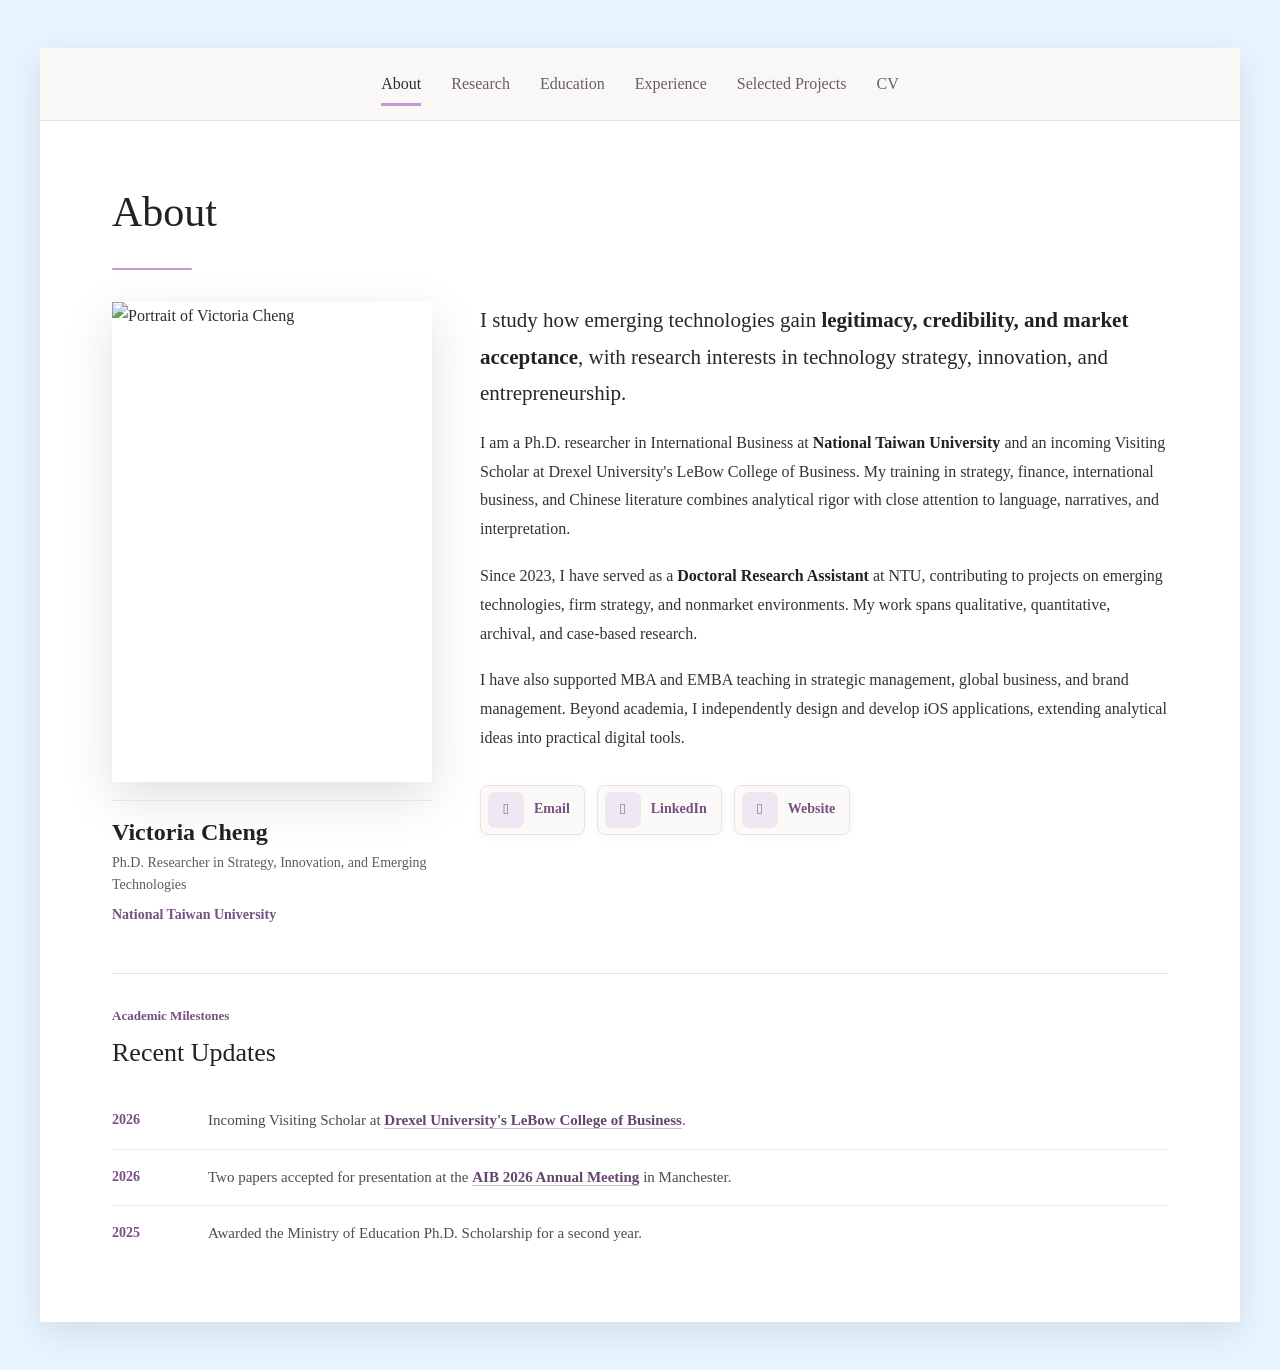
==== index.html @ 4dcd5304 "Refine contact links with responsive icons" ====
<!DOCTYPE html>
<html lang="en">
<head>
  <meta charset="UTF-8" />
  <!-- Google tag (gtag.js) -->
  <script async src="https://www.googletagmanager.com/gtag/js?id=G-W4T1NHPQ9T"></script>
  <script>
    window.dataLayer = window.dataLayer || [];
    function gtag() {
      dataLayer.push(arguments);
    }
    gtag("js", new Date());

    gtag("config", "G-W4T1NHPQ9T");
  </script>
  <title>Victoria Cheng | Strategy, Innovation &amp; Emerging Technologies</title>
  <meta name="viewport" content="width=device-width, initial-scale=1" />
  <meta name="theme-color" content="#ffffff" />
  <meta name="description" content="Victoria Cheng is a Ph.D. researcher at National Taiwan University studying technological legitimacy, innovation, and emerging technologies." />
  <link rel="canonical" href="https://victoriachengyw.com/" />
  <link rel="icon" type="image/png" sizes="64x64" href="favicon/favicon64.png" />
  <link rel="apple-touch-icon" sizes="152x152" href="favicon/favicon152.png" />
  <link rel="preload" as="image" href="images/victoria-profile-1200.jpg" fetchpriority="high" />
  <meta property="og:type" content="profile" />
  <meta property="og:site_name" content="Victoria Cheng" />
  <meta property="og:title" content="Victoria Cheng | Research and Academic Profile" />
  <meta property="og:description" content="Research in technological legitimacy, innovation, and emerging technologies." />
  <meta property="og:url" content="https://victoriachengyw.com/" />
  <meta property="og:image" content="https://victoriachengyw.com/images/victoria-profile-1200.jpg" />
  <meta property="og:image:width" content="800" />
  <meta property="og:image:height" content="1200" />
  <meta property="og:image:alt" content="Portrait of Victoria Cheng" />
  <meta name="twitter:card" content="summary_large_image" />
  <meta name="twitter:title" content="Victoria Cheng | Research and Academic Profile" />
  <meta name="twitter:description" content="Research in technological legitimacy, innovation, and emerging technologies." />
  <meta name="twitter:image" content="https://victoriachengyw.com/images/victoria-profile-1200.jpg" />
  <script type="application/ld+json">
    {
      "@context": "https://schema.org",
      "@type": "Person",
      "name": "Victoria Cheng",
      "alternateName": "Yung-Wen Cheng",
      "url": "https://victoriachengyw.com/",
      "image": "https://victoriachengyw.com/images/victoria-profile-1200.jpg",
      "jobTitle": "Doctoral Research Assistant",
      "affiliation": {
        "@type": "CollegeOrUniversity",
        "name": "National Taiwan University"
      },
      "sameAs": [
        "https://www.linkedin.com/in/victoria-chengyw/"
      ],
      "knowsAbout": [
        "Technological legitimacy",
        "Technology management",
        "Innovation and entrepreneurship",
        "Emerging technologies"
      ]
    }
  </script>
  <style>
@font-face {
  font-family: "Font Awesome 5 Free";
  font-style: normal;
  font-weight: 900;
  font-display: swap;
  src: url("webfonts/fa-solid-900.woff2") format("woff2");
}

@font-face {
  font-family: "Font Awesome 5 Brands";
  font-style: normal;
  font-weight: 400;
  font-display: swap;
  src: url("webfonts/fa-brands-400.woff2") format("woff2");
}

.fas,
.fab {
  display: inline-block;
  font-style: normal;
  font-variant: normal;
  line-height: 1;
  text-rendering: auto;
}

.fas {
  font-family: "Font Awesome 5 Free";
  font-weight: 900;
}

.fab {
  font-family: "Font Awesome 5 Brands";
  font-weight: 400;
}

.fa-envelope::before {
  content: "\f0e0";
}

.fa-linkedin-in::before {
  content: "\f0e1";
}

.fa-globe::before {
  content: "\f0ac";
}

/* ============================
   Global Styles
============================ */
:root {
  --color-page: #e8f4ff;
  --color-surface: #ffffff;
  --color-surface-muted: #faf8f7;
  --color-border: #e8e1dc;
  --color-text: #2d2d2d;
  --color-text-muted: #66615f;
  --color-accent: #765080;
  --color-accent-soft: #c596d1;
  --focus-ring: 0 0 0 3px rgba(118, 80, 128, 0.28);
}

* {
  margin: 0;
  padding: 0;
  box-sizing: border-box;
}

html {
  scroll-behavior: smooth;
}

body {
  background: var(--color-page);
  color: var(--color-text);
  font-family: "Georgia", "Times New Roman", serif;
  font-size: 16px;
  line-height: 1.7;
  min-height: 100vh;
}

button,
a {
  -webkit-tap-highlight-color: transparent;
}

.skip-link {
  position: fixed;
  top: 12px;
  left: 12px;
  z-index: 100;
  padding: 10px 14px;
  background: var(--color-surface);
  color: var(--color-text);
  border: 1px solid var(--color-border);
  border-radius: 6px;
  box-shadow: 0 6px 18px rgba(0, 0, 0, 0.12);
  transform: translateY(-160%);
}

.skip-link:focus {
  transform: translateY(0);
}

.visually-hidden {
  position: absolute;
  width: 1px;
  height: 1px;
  padding: 0;
  margin: -1px;
  overflow: hidden;
  clip: rect(0, 0, 0, 0);
  white-space: nowrap;
  border: 0;
}

/* ============================
   Page Layout
============================ */
.page-bg {
  min-height: 100vh;
  display: flex;
  justify-content: center;
  align-items: flex-start;
  padding: 48px 16px;
}

.page-card {
  max-width: 1200px;
  width: 100%;
  background: var(--color-surface);
  border-radius: 0;
  box-shadow: 0 10px 35px rgba(0, 0, 0, 0.1);
  overflow: hidden;
}

/* ============================
   Profile Identity & Navigation
============================ */
.site-identity {
  width: 100%;
  max-width: 320px;
  margin-top: 18px;
  padding-top: 16px;
  border-top: 1px solid var(--color-border);
}

.identity-primary {
  display: block;
}

.identity-name {
  margin: 0;
  color: #222;
  font-size: 24px;
  font-weight: 600;
  line-height: 1.25;
}

.identity-role {
  margin: 5px 0 0;
  color: #5f5b59;
  font-size: 14px;
  line-height: 1.55;
}

.identity-affiliation {
  margin: 8px 0 0;
  color: var(--color-accent);
  font-size: 14px;
  font-weight: 600;
  line-height: 1.5;
}

.tab-bar {
  display: flex;
  justify-content: center;
  gap: 30px;
  padding: 14px 72px;
  background: var(--color-surface-muted);
  border-bottom: 1px solid var(--color-border);
  flex-wrap: wrap;
}

.tab-link {
  border: none;
  background: transparent;
  min-height: 44px;
  padding: 9px 0 7px;
  font-size: 16px;
  letter-spacing: 0;
  cursor: pointer;
  color: var(--color-text-muted);
  transition: color 0.2s ease, border-color 0.2s ease;
  font-family: "Georgia", "Times New Roman", serif;
  font-weight: normal;
  border-bottom: 3px solid transparent;
  white-space: nowrap;
}

.tab-link:hover {
  color: var(--color-text);
}

.tab-link.active {
  color: var(--color-text);
  border-bottom-color: var(--color-accent-soft);
}

.tab-link:focus-visible,
a:focus-visible {
  outline: none;
  box-shadow: var(--focus-ring);
}

.mobile-tab-nav {
  display: none;
}

.mobile-tab-label {
  margin: 0;
  color: var(--color-accent);
  font-size: 12px;
  font-weight: 700;
  line-height: 1.4;
}

.mobile-tab-select {
  width: 100%;
  min-height: 46px;
  padding: 9px 12px;
  border: 1px solid #ded4e1;
  border-radius: 6px;
  background: #fff;
  color: #302d30;
  font: 15px/1.4 "Georgia", "Times New Roman", serif;
  letter-spacing: 0;
}

.mobile-tab-select:focus-visible {
  outline: none;
  box-shadow: var(--focus-ring);
}

/* ============================
   Tab Content
============================ */
.tab-content {
  display: none;
  padding: 56px 72px 60px;
}

.tab-content.active {
  display: block;
}

.tab-content[hidden] {
  display: none;
}

.tab-content:focus {
  outline: none;
}

/* ============================
   Headings & Typography
============================ */
h1 {
  font-size: 42px;
  font-weight: normal;
  margin: 0 0 20px;
  letter-spacing: 0;
  color: #222;
}

h2 {
  font-size: 24px;
  font-weight: normal;
  margin: 0 0 8px;
  color: #222;
}

h3 {
  font-size: 18px;
  font-weight: normal;
  margin: 0 0 6px;
  color: #666;
}

p {
  margin: 0 0 18px;
  color: #333;
  line-height: 1.8;
}

strong {
  font-weight: 600;
  color: #222;
}

em {
  font-style: italic;
}

a {
  color: var(--color-accent);
  text-decoration: none;
  transition: color 0.2s ease, opacity 0.2s ease;
}

a:hover {
  opacity: 0.75;
}

.underline {
  width: 80px;
  height: 2px;
  background: var(--color-accent-soft);
  margin-bottom: 32px;
  border-radius: 999px;
}

/* ============================
   Content Grid (About Me - Left Text / Right Photo)
============================ */
.content-grid {
  display: grid;
  grid-template-columns: minmax(240px, 320px) minmax(0, 1fr);
  gap: 48px;
  align-items: flex-start;
}

.text-block {
  font-size: 16px;
  line-height: 1.9;
}

.text-block p {
  margin-bottom: 18px;
}

.about-lead {
  max-width: 720px;
  color: #292729;
  font-size: 21px;
  line-height: 1.72;
}

/* 圖片區塊 */
.photo-block {
  display: flex;
  flex-direction: column;
  justify-content: center;
  align-items: center;
  margin-bottom: 0;
}

.photo-circle {
  width: 100%;
  max-width: 320px;
  border-radius: 0;
  overflow: hidden;
  border: none;
  box-shadow: 0 16px 48px rgba(0, 0, 0, 0.12);
  flex-shrink: 0;
}

.photo-circle img {
  width: 100%;
  height: 100%;
  object-fit: cover;
  object-position: center;
  display: block;
}

/* ============================
   Icon Row (Social Links)
============================ */
.icon-row {
  display: flex;
  gap: 12px;
  margin-top: 32px;
  flex-wrap: wrap;
}

.icon-row a {
  min-height: 50px;
  display: inline-flex;
  align-items: center;
  justify-content: center;
  gap: 10px;
  padding: 6px 14px 6px 7px;
  border-radius: 8px;
  background: #fbfaf9;
  color: var(--color-accent);
  text-decoration: none;
  font-size: 14px;
  font-weight: 700;
  border: 1px solid #e8e1e8;
  box-shadow: 0 2px 8px rgba(62, 46, 67, 0.04);
  transition: color 0.2s ease, background-color 0.2s ease, border-color 0.2s ease, box-shadow 0.2s ease, transform 0.2s ease;
}

.icon-row a:hover {
  border-color: #d9c9dd;
  background: #f8f3f8;
  opacity: 1;
  transform: translateY(-2px);
  box-shadow: 0 7px 18px rgba(72, 50, 78, 0.1);
}

.contact-icon {
  width: 36px;
  height: 36px;
  display: inline-flex;
  flex: 0 0 36px;
  align-items: center;
  justify-content: center;
  border-radius: 7px;
  background: #efe7f1;
  color: #6d4877;
  font-size: 15px;
}

.contact-label {
  white-space: nowrap;
}

/* ============================
   Recent Updates
============================ */
.recent-updates {
  margin-top: 48px;
  padding-top: 30px;
  border-top: 1px solid var(--color-border);
}

.section-kicker {
  margin: 0 0 4px;
  color: var(--color-accent);
  font-size: 13px;
  font-weight: 700;
}

.recent-updates h2 {
  margin-bottom: 18px;
  font-size: 26px;
}

.update-list {
  list-style: none;
  margin: 0;
  padding: 0;
}

.update-item {
  display: grid;
  grid-template-columns: 74px minmax(0, 1fr);
  gap: 22px;
  padding: 15px 0;
  border-bottom: 1px solid #f0ebe7;
}

.update-item:last-child {
  border-bottom: 0;
}

.update-year {
  color: var(--color-accent);
  font-size: 14px;
  font-weight: 700;
}

.update-item p {
  margin: 0;
  color: #4f4b49;
  font-size: 15px;
  line-height: 1.7;
}

.update-item a {
  color: #65456e;
  font-weight: 600;
  text-decoration: underline;
  text-decoration-color: #cfbdd4;
  text-underline-offset: 3px;
}

.section-intro {
  max-width: 760px;
  margin-bottom: 44px;
  color: #5f5b59;
  font-size: 17px;
}

.experience-subsection {
  padding-top: 22px;
  border-top: 2px solid #c9b4cf;
}

.experience-subsection > h2 {
  margin-bottom: 28px;
  font-size: 24px;
}

.compact-list,
.selected-honors-list {
  list-style: none;
  margin: 0;
  padding: 0;
}

.compact-list li {
  padding: 14px 0;
  border-bottom: 1px solid #f0ebe7;
}

.compact-list li:last-child {
  border-bottom: 0;
}

.compact-list strong,
.compact-list span {
  display: block;
}

.compact-list strong {
  margin-bottom: 4px;
  font-size: 15px;
}

.compact-list span {
  color: #6a6562;
  font-size: 14px;
  line-height: 1.65;
}

.education-list {
  border-top: 2px solid #c9b4cf;
}

.education-item {
  display: grid;
  grid-template-columns: 150px minmax(0, 1fr);
  gap: 34px;
  padding: 30px 0;
  border-bottom: 1px solid #f0ebe7;
}

.education-item h2 {
  margin-bottom: 6px;
  font-size: 23px;
}

.education-year {
  padding-top: 5px;
  color: var(--color-accent);
  font-size: 14px;
  font-weight: 700;
}

.education-degree {
  margin-bottom: 5px;
  color: #3d393b;
  font-size: 17px;
  line-height: 1.6;
}

.education-detail {
  margin: 0;
  color: #6a6562;
  font-size: 14px;
  line-height: 1.65;
}

.selected-honors {
  margin-top: 54px;
}

.selected-honors-list {
  display: grid;
  grid-template-columns: repeat(2, minmax(0, 1fr));
  column-gap: 36px;
}

.selected-honors-list li {
  display: grid;
  grid-template-columns: 112px minmax(0, 1fr);
  gap: 16px;
  align-items: baseline;
  padding: 15px 0;
  border-bottom: 1px solid #f0ebe7;
}

.selected-honors-list span {
  color: var(--color-accent);
  font-size: 13px;
  font-weight: 700;
}

.selected-honors-list strong {
  font-size: 15px;
  line-height: 1.55;
}

.teaching-experience {
  margin-top: 54px;
}

/* ============================
   Job Blocks (Experience Section)
============================ */
.job-block {
  display: grid;
  grid-template-columns: 120px 1fr;
  gap: 32px;
  margin-bottom: 48px;
  padding-bottom: 40px;
  border-bottom: 1px solid #f0ebe7;
}

.job-block:last-child {
  border-bottom: none;
  margin-bottom: 0;
  padding-bottom: 0;
}

.job-left {
  display: flex;
  flex-direction: column;
  align-items: center;
  gap: 12px;
}

.job-logo {
  width: 100px;
  height: 100px;
  border-radius: 8px;
  object-fit: contain;
  background: #f9f7f6;
  padding: 8px;
  border: 1px solid #f0ebe7;
}

.job-right {
  padding-top: 8px;
}

.job-right > h3 {
  color: #222;
  font-size: 20px;
  margin-bottom: 4px;
}

.job-role {
  font-size: 16px;
  margin-bottom: 10px;
  color: #666;
}

.meta {
  font-size: 14px;
  color: var(--color-text-muted);
  margin-bottom: 14px;
  font-style: italic;
}

.job-right ul {
  list-style: disc;
  padding-left: 24px;
  margin: 0;
}

.job-right ul li {
  margin-bottom: 10px;
  line-height: 1.75;
}

/* ============================
   Research & Publications
============================ */
.research-lead {
  max-width: 820px;
  margin-bottom: 36px;
  color: #393638;
  font-size: 18px;
  line-height: 1.75;
}

.research-section-heading {
  margin-bottom: 24px;
  padding-top: 26px;
  border-top: 1px solid var(--color-border);
}

.research-section-heading h2 {
  margin: 0;
  font-size: 28px;
}

.publication-list {
  margin-top: 0;
}

.publication-item {
  margin-bottom: 34px;
  padding-bottom: 32px;
  border-bottom: 1px solid var(--color-border);
}

.publication-item:last-child {
  margin-bottom: 0;
  padding-bottom: 0;
  border-bottom: 0;
}

.publication-topline {
  display: flex;
  flex-wrap: wrap;
  gap: 8px;
  align-items: center;
  margin-bottom: 10px;
}

.publication-year {
  color: #77716e;
  font-size: 13px;
  font-weight: 700;
}

.publication-badge {
  display: inline-flex;
  min-height: 28px;
  align-items: center;
  padding: 4px 10px;
  border: 1px solid #dbe3ea;
  border-radius: 6px;
  background: #f2f5f8;
  color: #455d70;
  font-size: 12px;
  font-weight: 700;
  line-height: 1.3;
}

.publication-badge--interactive {
  border-color: #eadbe0;
  background: #fbf4f6;
  color: #784b58;
}

.publication-badge--conference {
  border-color: #d5e4dd;
  background: #f1f7f4;
  color: #365e54;
}

.publication-item h3 {
  max-width: 900px;
  margin-bottom: 10px;
  color: #222;
  font-size: 24px;
  line-height: 1.45;
}

.publication-citation {
  max-width: 880px;
  margin-bottom: 0;
  color: #4f4b49;
  font-size: 15px;
  line-height: 1.75;
}

.author-self {
  color: #222;
  font-weight: 700;
}


/* ============================
   Selected Projects
============================ */
.activities-intro {
  max-width: 760px;
  margin-bottom: 0;
  color: #4f4b49;
  font-size: 18px;
  line-height: 1.85;
}

.activity-overview {
  display: grid;
  grid-template-columns: repeat(3, minmax(0, 1fr));
  list-style: none;
  margin: 36px 0 8px;
  padding: 0;
  border-top: 1px solid var(--color-border);
  border-bottom: 1px solid var(--color-border);
}

.activity-overview li {
  min-width: 0;
  padding: 18px 16px 20px;
  border-right: 1px solid var(--color-border);
}

.activity-overview li:first-child {
  padding-left: 0;
}

.activity-overview li:last-child {
  border-right: 0;
  padding-right: 0;
}

.activity-overview span {
  display: block;
  margin-bottom: 4px;
  color: var(--color-accent);
  font-size: 13px;
  font-weight: 700;
}

.activity-overview strong {
  display: block;
  color: #2d2d2d;
  font-size: 15px;
  font-weight: normal;
  line-height: 1.45;
}

.activity-section {
  --activity-color: var(--color-accent);
  --activity-button-bg: #f2f5f8;
  --activity-button-border: #dbe3ea;
  --activity-button-text: #455d70;
  --activity-button-hover: #e8eef3;
  padding: 64px 0;
  border-bottom: 1px solid var(--color-border);
}

.activity-section:last-child {
  padding-bottom: 8px;
  border-bottom: 0;
}

.activity-section--volunteer {
  --activity-color: #8a5262;
  --activity-button-bg: #fbf4f6;
  --activity-button-border: #eadbe0;
  --activity-button-text: #784b58;
  --activity-button-hover: #f4e8ec;
}

.activity-section--finance {
  --activity-color: #3f6d61;
  --activity-button-bg: #f1f7f4;
  --activity-button-border: #d5e4dd;
  --activity-button-text: #365e54;
  --activity-button-hover: #e7f1ec;
  padding-bottom: 48px;
  border-bottom: 0;
}

.activity-heading {
  display: grid;
  grid-template-columns: 58px minmax(0, 1fr);
  gap: 26px;
  align-items: start;
  margin-bottom: 22px;
}

.activity-number {
  padding-top: 4px;
  color: var(--activity-color);
  font-size: 15px;
  font-weight: 700;
  line-height: 1.4;
}

.activity-kicker {
  margin: 0 0 3px;
  color: var(--activity-color);
  font-size: 14px;
  font-weight: 700;
}

.activity-heading h2 {
  margin: 0;
  color: #222;
  font-size: 30px;
  line-height: 1.3;
}

.activity-copy {
  max-width: 790px;
  margin-left: 84px;
}

.activity-copy p {
  margin-bottom: 14px;
  color: #4f4b49;
}

.activity-actions {
  display: flex;
  flex-wrap: wrap;
  gap: 12px;
  margin: 22px 0 0;
}

.activity-actions .cert-btn {
  margin: 0;
}

.app-grid {
  display: grid;
  grid-template-columns: repeat(3, minmax(0, 1fr));
  gap: 20px;
  margin: 36px 0 0;
}

.app-card {
  background: #fbfaf9;
  border-radius: 8px;
  padding: 26px;
  border: 1px solid #f0ebe7;
  transition: box-shadow 0.2s ease, transform 0.2s ease;
  display: flex;
  flex-direction: column;
}

.app-card:hover {
  box-shadow: 0 12px 28px rgba(0, 0, 0, 0.08);
  transform: translateY(-4px);
}

.app-icon {
  width: 100px;
  height: 100px;
  border-radius: 20px;
  object-fit: cover;
  margin-bottom: 20px;
  box-shadow: 0 6px 16px rgba(0, 0, 0, 0.08);
}

.app-card h3 {
  font-size: 21px;
  color: #222;
  margin-bottom: 8px;
}

.app-meta {
  font-size: 14px;
  color: var(--color-text-muted);
  margin-bottom: 16px;
  font-style: italic;
}

.app-card p {
  font-size: 15px;
  line-height: 1.75;
  margin-bottom: 14px;
}

.app-card p:last-of-type {
  margin-bottom: 20px;
}

.app-card .cert-btn {
  align-self: flex-start;
  margin-top: auto;
}

.leadership-photo-grid {
  display: grid;
  grid-template-columns: repeat(3, minmax(0, 1fr));
  gap: 16px;
  margin: 34px 0 0;
}

.leadership-photo {
  margin: 0;
  overflow: hidden;
  border-radius: 8px;
  border: 1px solid #f0ebe7;
}

.leadership-photo img {
  display: block;
  width: 100%;
  aspect-ratio: 3 / 2;
  height: auto;
  object-fit: cover;
}

.leadership-photo figcaption {
  padding: 12px 14px 14px;
  color: #5f5b59;
  font-size: 14px;
  line-height: 1.55;
}

.finance-affiliations {
  display: grid;
  grid-template-columns: repeat(2, minmax(0, 1fr));
  gap: 28px;
  margin: 32px 0 0 84px;
}

.finance-affiliation {
  padding-top: 18px;
  border-top: 2px solid var(--activity-color);
}

.finance-affiliation h3 {
  margin-bottom: 6px;
  color: #2d2d2d;
  font-size: 18px;
  font-weight: 700;
}

.finance-affiliation p {
  margin: 0;
  color: #5f5b59;
  font-size: 15px;
}

.affiliation-link {
  display: inline-flex;
  min-height: 44px;
  align-items: center;
  margin-top: 10px;
  padding: 9px 16px;
  border: 1px solid var(--activity-button-border);
  border-radius: 6px;
  background: var(--activity-button-bg);
  color: var(--activity-button-text);
  font-size: 14px;
  font-weight: 700;
  text-decoration: none;
  transition: background-color 0.2s ease, border-color 0.2s ease, box-shadow 0.2s ease;
}

.affiliation-link:hover {
  border-color: #c4d8ce;
  background: var(--activity-button-hover);
  color: var(--activity-button-text);
  box-shadow: 0 4px 12px rgba(45, 77, 68, 0.08);
}

.oic-report {
  margin: 46px 0 0 84px;
  padding-top: 30px;
  border-top: 1px solid var(--color-border);
}

.document-header {
  display: grid;
  grid-template-columns: minmax(0, 1fr) auto;
  gap: 32px;
  align-items: end;
  margin-bottom: 22px;
}

.document-kicker {
  margin: 0 0 5px;
  color: var(--activity-color);
  font-size: 13px;
  font-weight: 700;
  text-transform: uppercase;
}

.document-header h3 {
  margin: 0 0 8px;
  color: #252525;
  font-size: 24px;
  line-height: 1.35;
}

.document-header p:last-child {
  max-width: 680px;
  margin: 0;
  color: #5f5b59;
  font-size: 15px;
}

.document-header .cert-btn {
  margin: 0;
  white-space: nowrap;
}

.document-viewer {
  overflow: hidden;
  border: 1px solid #d8dde1;
  border-radius: 8px;
  background: #eef1f3;
}

.document-viewport {
  width: 100%;
  aspect-ratio: 16 / 9;
  overflow-x: auto;
  overflow-y: hidden;
  scroll-snap-type: x mandatory;
  scrollbar-width: none;
  overscroll-behavior-x: contain;
  cursor: grab;
  touch-action: pan-x pan-y pinch-zoom;
  -webkit-overflow-scrolling: touch;
}

.document-viewport::-webkit-scrollbar {
  display: none;
}

.document-viewport:focus-visible {
  outline: 3px solid rgba(63, 109, 97, 0.32);
  outline-offset: -3px;
}

.document-viewport.is-dragging {
  scroll-snap-type: none;
  cursor: grabbing;
  user-select: none;
}

.document-track {
  display: flex;
  height: 100%;
}

.document-page {
  flex: 0 0 100%;
  height: 100%;
  margin: 0;
  scroll-snap-align: start;
  scroll-snap-stop: always;
  background: #fff;
}

.document-page img {
  display: block;
  width: 100%;
  height: 100%;
  object-fit: contain;
  pointer-events: none;
}

.document-controls {
  display: grid;
  grid-template-columns: 1fr auto 1fr;
  gap: 16px;
  align-items: center;
  min-height: 64px;
  padding: 10px 14px;
  border-top: 1px solid #d8dde1;
  background: #fff;
}

.document-control {
  min-width: 96px;
  min-height: 44px;
  padding: 8px 14px;
  border: 1px solid var(--activity-button-border);
  border-radius: 6px;
  background: var(--activity-button-bg);
  color: var(--activity-button-text);
  font: inherit;
  font-size: 14px;
  font-weight: 700;
  cursor: pointer;
  transition: background-color 0.2s ease, border-color 0.2s ease;
}

.document-control:last-child {
  justify-self: end;
}

.document-control:first-child {
  justify-self: start;
}

.document-control:hover:not(:disabled) {
  border-color: #c4d8ce;
  background: var(--activity-button-hover);
  box-shadow: 0 4px 12px rgba(45, 77, 68, 0.08);
}

.document-control:disabled {
  border-color: #e4e9e6;
  background: #fafcfb;
  color: #a0aaa6;
  cursor: not-allowed;
}

.document-control:focus-visible {
  outline: none;
  box-shadow: 0 0 0 3px rgba(63, 109, 97, 0.24);
}

.document-counter {
  min-width: 70px;
  margin: 0;
  color: #4f4b49;
  font-size: 14px;
  text-align: center;
}

.document-hint {
  margin: 10px 0 0;
  color: #77716e;
  font-size: 13px;
  text-align: center;
}

.finance-credential {
  display: grid;
  grid-template-columns: 150px minmax(0, 1fr);
  gap: 20px;
  margin: 30px 0 0 84px;
  padding: 20px 0;
  border-top: 1px solid var(--color-border);
  border-bottom: 1px solid var(--color-border);
}

.finance-credential span {
  color: var(--activity-color);
  font-size: 14px;
  font-weight: 700;
}

.finance-credential strong {
  color: #2d2d2d;
  font-size: 16px;
  font-weight: normal;
}

.outside-research {
  margin-top: 0;
  padding-top: 24px;
  border-top: 1px solid var(--color-border);
}

.outside-research h2 {
  margin-bottom: 8px;
  font-size: 22px;
}

.outside-research p:last-child {
  max-width: 820px;
  margin: 0;
  color: #5f5b59;
  font-size: 15px;
  line-height: 1.75;
}

/* ============================
   Buttons & Links
============================ */
.cert-btn {
  display: inline-flex;
  min-height: 44px;
  align-items: center;
  justify-content: center;
  background: #f5f3f1;
  color: var(--color-accent);
  padding: 10px 20px;
  border-radius: 6px;
  font-size: 14px;
  border: 1px solid #e8dfd7;
  cursor: pointer;
  text-decoration: none;
  transition: color 0.2s ease, background-color 0.2s ease, box-shadow 0.2s ease;
  margin: 16px 0;
  font-weight: 600;
}

.cert-btn:hover {
  background: #ebe4dd;
  color: #7a4a84;
  opacity: 1;
  box-shadow: 0 4px 12px rgba(0, 0, 0, 0.08);
}

#projects .activity-section .cert-btn {
  border-color: var(--activity-button-border);
  background: var(--activity-button-bg);
  color: var(--activity-button-text);
  box-shadow: 0 3px 10px rgba(45, 58, 68, 0.05);
}

#projects .activity-section .cert-btn:hover {
  border-color: var(--activity-button-border);
  background: var(--activity-button-hover);
  color: var(--activity-button-text);
  box-shadow: 0 5px 14px rgba(45, 58, 68, 0.09);
}

/* ============================
   Responsive Design
============================ */
@media (max-width: 1024px) {
  .site-identity {
    padding-top: 16px;
  }

  .tab-bar {
    gap: 20px;
    padding: 12px 48px;
  }

  .tab-link {
    font-size: 13px;
  }

  .tab-content {
    padding: 40px 48px;
  }

  .job-block {
    grid-template-columns: 100px 1fr;
    gap: 24px;
  }

  .job-logo {
    width: 80px;
    height: 80px;
  }

  h1 {
    font-size: 36px;
  }

  h2 {
    font-size: 20px;
  }
}

@media (max-width: 900px) {
  .app-grid {
    grid-template-columns: repeat(2, minmax(0, 1fr));
  }

  .app-card:last-child {
    grid-column: 1 / -1;
    width: calc(50% - 10px);
    justify-self: center;
  }
}

@media (max-width: 768px) {
  .page-bg {
    padding: 24px 12px;
  }

  .site-identity {
    max-width: 280px;
    padding-top: 15px;
  }

  .identity-name {
    font-size: 23px;
  }

  .identity-role {
    margin-top: 3px;
  }

  .identity-affiliation {
    white-space: normal;
  }

  .tab-bar {
    display: none;
  }

  .mobile-tab-nav {
    position: sticky;
    top: 0;
    z-index: 10;
    display: grid;
    grid-template-columns: auto minmax(0, 1fr);
    gap: 12px;
    align-items: center;
    padding: 10px 20px;
    border-top: 1px solid var(--color-border);
    border-bottom: 1px solid var(--color-border);
    background: rgba(250, 249, 248, 0.98);
    box-shadow: 0 5px 18px rgba(59, 49, 54, 0.06);
  }

  .tab-content {
    padding: 32px 20px;
    scroll-margin-top: 72px;
  }

  .content-grid {
    grid-template-columns: 1fr;
    gap: 34px;
  }

  .selected-honors-list {
    grid-template-columns: 1fr;
  }

  .publication-item h3 {
    font-size: 21px;
  }

  .photo-block {
    width: 100%;
    margin-bottom: 0;
  }

  .photo-circle {
    width: 100%;
    max-width: 280px;
  }

  .text-block {
    width: 100%;
  }

  h1 {
    font-size: 32px;
  }

  h2 {
    font-size: 18px;
  }

  .job-block {
    grid-template-columns: 80px 1fr;
    gap: 16px;
  }

  .job-logo {
    width: 70px;
    height: 70px;
  }

  .activity-overview {
    grid-template-columns: repeat(2, minmax(0, 1fr));
  }

  .activity-overview li,
  .activity-overview li:first-child,
  .activity-overview li:last-child {
    padding: 15px 12px;
    border-right: 1px solid var(--color-border);
    border-bottom: 1px solid var(--color-border);
  }

  .activity-overview li:nth-child(2n) {
    border-right: 0;
  }

  .activity-overview li:last-child {
    grid-column: 1 / -1;
    border-right: 0;
    border-bottom: 0;
  }

  .activity-section {
    padding: 52px 0;
  }

  .activity-copy,
  .finance-affiliations,
  .oic-report,
  .finance-credential {
    margin-left: 0;
  }

  .icon-row {
    display: grid;
    grid-template-columns: repeat(3, minmax(0, 1fr));
    gap: 8px;
  }

  .icon-row a {
    min-width: 0;
    min-height: 46px;
    gap: 5px;
    padding: 5px;
    font-size: 12px;
  }

  .contact-icon {
    width: 30px;
    height: 30px;
    flex-basis: 30px;
    font-size: 13px;
  }
}

@media (max-width: 680px) {
  .app-grid {
    grid-template-columns: 1fr;
    gap: 24px;
  }

  .app-card:last-child {
    grid-column: auto;
    width: auto;
  }

  .leadership-photo-grid {
    display: flex;
    overflow-x: auto;
    gap: 14px;
    padding: 0 20px 10px 0;
    scroll-snap-type: x mandatory;
    scrollbar-width: thin;
  }

  .leadership-photo {
    flex: 0 0 min(82vw, 390px);
    scroll-snap-align: start;
  }
}

@media (max-width: 480px) {
  .page-bg {
    padding: 0;
  }

  .page-card {
    border-radius: 0;
    box-shadow: none;
  }

  .mobile-tab-nav {
    padding: 10px 20px;
  }

  .tab-content {
    padding: 30px 20px 42px;
  }

  .site-identity {
    padding-top: 15px;
  }

  .identity-name {
    font-size: 22px;
  }

  .identity-role,
  .identity-affiliation {
    font-size: 13px;
  }

  .recent-updates {
    margin-top: 38px;
    padding-top: 24px;
  }

  .about-lead,
  .research-lead {
    font-size: 18px;
  }

  .update-item {
    grid-template-columns: 1fr;
    gap: 3px;
  }

  h1 {
    font-size: 28px;
  }

  .underline {
    width: 60px;
    height: 2px;
    margin-bottom: 24px;
  }

  .photo-circle {
    width: 100%;
    max-width: 280px;
  }

  .job-block {
    grid-template-columns: 1fr;
    gap: 16px;
    margin-bottom: 34px;
    padding-bottom: 30px;
  }

  .job-left {
    align-items: flex-start;
  }

  .job-logo {
    width: 72px;
    height: 72px;
  }

  .job-right {
    padding-top: 0;
  }

  p {
    font-size: 15px;
  }

  .cert-btn {
    font-size: 14px;
    padding: 10px 16px;
  }

  #projects .activity-actions .cert-btn,
  #projects .app-card .cert-btn,
  #projects .affiliation-link,
  #projects .document-header .cert-btn,
  #cv .cert-btn {
    width: 100%;
  }

  #projects .app-card .cert-btn {
    align-self: stretch;
  }

  .app-card {
    padding: 24px;
  }

  .activities-intro {
    font-size: 16px;
  }

  .activity-overview {
    margin-top: 28px;
  }

  .activity-heading {
    grid-template-columns: 38px minmax(0, 1fr);
    gap: 14px;
  }

  .activity-heading h2 {
    font-size: 24px;
  }

  .activity-section {
    padding: 44px 0;
  }

  .finance-affiliations {
    grid-template-columns: 1fr;
  }

  .selected-honors-list li {
    grid-template-columns: 1fr;
    gap: 3px;
  }

  .education-item {
    grid-template-columns: 1fr;
    gap: 6px;
    padding: 24px 0;
  }

  .education-year {
    padding-top: 0;
  }

  .finance-credential {
    grid-template-columns: 1fr;
    gap: 4px;
  }

  .document-header {
    grid-template-columns: 1fr;
    gap: 16px;
  }

  .document-header .cert-btn {
    justify-self: stretch;
  }

  .document-controls {
    gap: 8px;
    padding: 8px;
  }

  .document-control {
    min-width: 44px;
    padding: 8px 10px;
    font-size: 13px;
  }

}

@media (max-width: 360px) {
  .mobile-tab-nav {
    padding-right: 18px;
    padding-left: 18px;
  }

  .tab-content {
    padding-right: 18px;
    padding-left: 18px;
  }

  h1 {
    font-size: 26px;
    line-height: 1.22;
  }

  .mobile-tab-nav {
    gap: 9px;
  }

  .mobile-tab-select {
    font-size: 14px;
  }

}

@media (max-width: 340px) {
  .contact-label {
    display: none;
  }
}

@media (hover: none) {
  .icon-row a:hover,
  .app-card:hover {
    transform: none;
    box-shadow: none;
  }
}

@media (prefers-reduced-motion: reduce) {
  html {
    scroll-behavior: auto;
  }

  *,
  *::before,
  *::after {
    animation-duration: 0.01ms !important;
    animation-iteration-count: 1 !important;
    scroll-behavior: auto !important;
    transition-duration: 0.01ms !important;
  }
}
  </style>
</head>

<body>
  <a class="skip-link" href="#main-content">Skip to main content</a>
  <div class="page-bg">
    <main id="main-content" class="page-card">

      <!-- Tabs -->
      <nav class="tab-bar" role="tablist" aria-label="Profile sections">
        <button id="tab-about" class="tab-link active" type="button" role="tab" aria-selected="true" aria-controls="about" tabindex="0" data-tab="about">About</button>
        <button id="tab-research" class="tab-link" type="button" role="tab" aria-selected="false" aria-controls="research" tabindex="-1" data-tab="research">Research</button>
        <button id="tab-education" class="tab-link" type="button" role="tab" aria-selected="false" aria-controls="education" tabindex="-1" data-tab="education">Education</button>
        <button id="tab-experience" class="tab-link" type="button" role="tab" aria-selected="false" aria-controls="experience" tabindex="-1" data-tab="experience">Experience</button>
        <button id="tab-projects" class="tab-link" type="button" role="tab" aria-selected="false" aria-controls="projects" tabindex="-1" data-tab="projects">Selected Projects</button>
        <button id="tab-cv" class="tab-link" type="button" role="tab" aria-selected="false" aria-controls="cv" tabindex="-1" data-tab="cv">CV</button>
      </nav>

      <nav class="mobile-tab-nav" aria-label="Mobile profile navigation">
        <label class="mobile-tab-label" for="mobile-tab-select">Section</label>
        <select id="mobile-tab-select" class="mobile-tab-select">
          <option value="about">About</option>
          <option value="research">Research</option>
          <option value="education">Education</option>
          <option value="experience">Experience</option>
          <option value="projects">Selected Projects</option>
          <option value="cv">CV</option>
        </select>
      </nav>

      <!-- ABOUT -->
      <section id="about" class="tab-content active" role="tabpanel" aria-labelledby="tab-about" tabindex="0">
        <h1>About</h1>
        <div class="underline"></div>

        <div class="content-grid">
          <div class="photo-block">
            <div class="photo-circle">
              <img
                src="images/victoria-profile-1200.jpg"
                width="800"
                height="1200"
                alt="Portrait of Victoria Cheng"
                fetchpriority="high"
                decoding="async"
              />
            </div>
            <header class="site-identity" aria-label="Academic profile">
              <div class="identity-primary">
                <p class="identity-name">Victoria Cheng</p>
                <p class="identity-role">Ph.D. Researcher in Strategy, Innovation, and Emerging Technologies</p>
              </div>
              <p class="identity-affiliation">National Taiwan University</p>
            </header>
          </div>

          <div class="text-block">
            <p class="about-lead">
              I study how emerging technologies gain <strong>legitimacy, credibility, and market acceptance</strong>,
              with research interests in technology strategy, innovation, and entrepreneurship.
            </p>

            <p>
              I am a Ph.D. researcher in International Business at <strong>National Taiwan University</strong> and
              an incoming Visiting Scholar at Drexel University's LeBow College of Business. My training in
              strategy, finance, international business, and Chinese literature combines analytical rigor with
              close attention to language, narratives, and interpretation.
            </p>

            <p>
              Since 2023, I have served as a <strong>Doctoral Research Assistant</strong> at NTU, contributing to
              projects on emerging technologies, firm strategy, and nonmarket environments. My work spans
              qualitative, quantitative, archival, and case-based research.
            </p>

            <p>
              I have also supported MBA and EMBA teaching in strategic management, global business, and brand
              management. Beyond academia, I independently design and develop iOS applications, extending
              analytical ideas into practical digital tools.
            </p>

            <div class="icon-row" aria-label="Contact links">
              <a href="mailto:victoriacheng1122@gmail.com" aria-label="Email Victoria Cheng">
                <span class="contact-icon" aria-hidden="true"><i class="fas fa-envelope"></i></span>
                <span class="contact-label">Email</span>
              </a>
              <a href="https://www.linkedin.com/in/victoria-chengyw/" target="_blank" rel="noopener noreferrer" aria-label="Victoria Cheng on LinkedIn">
                <span class="contact-icon" aria-hidden="true"><i class="fab fa-linkedin-in"></i></span>
                <span class="contact-label">LinkedIn</span>
              </a>
              <a href="https://sites.google.com/view/cheng-yung-wen-victoria/homepage?authuser=0" target="_blank" rel="noopener noreferrer" aria-label="Victoria Cheng's previous website">
                <span class="contact-icon" aria-hidden="true"><i class="fas fa-globe"></i></span>
                <span class="contact-label">Website</span>
              </a>
            </div>
          </div>
        </div>

        <section class="recent-updates" aria-labelledby="recent-updates-title">
          <p class="section-kicker">Academic Milestones</p>
          <h2 id="recent-updates-title">Recent Updates</h2>
          <ol class="update-list">
            <li class="update-item">
              <span class="update-year">2026</span>
              <p>
                Incoming Visiting Scholar at
                <a href="https://www.lebow.drexel.edu/" target="_blank" rel="noopener noreferrer">Drexel University's LeBow College of Business</a>.
              </p>
            </li>
            <li class="update-item">
              <span class="update-year">2026</span>
              <p>
                Two papers accepted for presentation at the
                <a href="https://www.aib.world/events/2026-annual-meeting/" target="_blank" rel="noopener noreferrer">AIB 2026 Annual Meeting</a>
                in Manchester.
              </p>
            </li>
            <li class="update-item">
              <span class="update-year">2025</span>
              <p>
                Awarded the Ministry of Education Ph.D. Scholarship for a second year.
              </p>
            </li>
          </ol>
        </section>
      </section>

      <!-- RESEARCH -->
      <section id="research" class="tab-content" role="tabpanel" aria-labelledby="tab-research" tabindex="0" hidden>
        <h1>Research</h1>
        <div class="underline"></div>
        <p class="research-lead">
          My research examines how emerging technologies gain legitimacy and market acceptance under conditions
          of technological and institutional uncertainty. I focus on how firms communicate innovation, construct
          credibility, and shape pathways toward mainstream adoption.
        </p>

        <div class="research-section-heading">
          <h2 id="selected-research-title">Publications &amp; Conference Presentations</h2>
        </div>

        <section class="publication-list" aria-labelledby="selected-research-title">
          <article class="publication-item" aria-labelledby="publication-signal-title">
            <div class="publication-topline">
              <span class="publication-badge">Competitive Paper</span>
              <span class="publication-year">2026</span>
            </div>
            <h3 id="publication-signal-title">Signal or Noise? Maturity-Adjusted Technical Disclosure and Multi-Stage Startup Funding Decisions</h3>
            <p class="publication-citation"><strong class="author-self">Cheng, Y.-W.</strong>, &amp; Wan, C.-Y. (2026). Competitive Paper, Academy of International Business Annual Meeting, Manchester.</p>
          </article>

          <article class="publication-item" aria-labelledby="publication-legitimacy-title">
            <div class="publication-topline">
              <span class="publication-badge publication-badge--interactive">Interactive Paper</span>
              <span class="publication-year">2026</span>
            </div>
            <h3 id="publication-legitimacy-title">Legitimacy-First Innovation: How Emerging Technology Firms Construct Mainstream Pathways Under Institutional Ambiguity</h3>
            <p class="publication-citation"><strong class="author-self">Cheng, Y.-W.</strong>, &amp; Yeh, M.-H. (2026). Interactive Paper, Academy of International Business Annual Meeting, Manchester.</p>
          </article>

          <article class="publication-item" aria-labelledby="publication-mainstream-title">
            <div class="publication-topline">
              <span class="publication-badge publication-badge--conference">Conference Paper</span>
              <span class="publication-year">2024</span>
            </div>
            <h3 id="publication-mainstream-title">Exploring Mainstream Paths to New Technology Deployment: Technological, Market, and Network Perspectives</h3>
            <p class="publication-citation"><strong class="author-self">Cheng, Y.-W.</strong>, &amp; Yeh, M.-H. (2024, June). Conference Paper, Academy of Asian Management, Miri, Malaysia.</p>
          </article>
        </section>
      </section>

      <!-- EDUCATION -->
      <section id="education" class="tab-content" role="tabpanel" aria-labelledby="tab-education" tabindex="0" hidden>
        <h1>Education</h1>
        <div class="underline"></div>
        <p class="section-intro">
          My academic training brings together strategy, finance, international business, and the interpretive
          sensitivity developed through the study of language and literature.
        </p>

        <section class="education-list" aria-label="Academic degrees">
          <article class="education-item">
            <div class="education-year">2023-Present</div>
            <div>
              <h2>National Taiwan University</h2>
              <p class="education-degree">Ph.D. in International Business</p>
              <p class="education-detail">College of Management · GPA 4.1/4.3</p>
            </div>
          </article>
          <article class="education-item">
            <div class="education-year">2020-2022</div>
            <div>
              <h2>Fu Jen Catholic University</h2>
              <p class="education-degree">MBA in Financial Management</p>
              <p class="education-detail">GPA 3.98/4.0</p>
            </div>
          </article>
          <article class="education-item">
            <div class="education-year">2015-2019</div>
            <div>
              <h2>Tamkang University</h2>
              <p class="education-degree">B.A. in Chinese Literature and B.B.A. in International Business</p>
              <p class="education-detail">Interdisciplinary training in language, markets, and international management</p>
            </div>
          </article>
        </section>

        <section class="experience-subsection selected-honors" aria-labelledby="honors-title">
          <p class="section-kicker">Recognition</p>
          <h2 id="honors-title">Selected Honors</h2>
          <ol class="selected-honors-list">
            <li><span>2024 &amp; 2025</span><strong>Ministry of Education Ph.D. Scholarship ×2</strong></li>
            <li><span>2022-2026</span><strong>Taiwan Rotary Academic Scholarship ×4</strong></li>
            <li><span>2022</span><strong>Fiftieth TSC Thesis Award - Excellent Work</strong></li>
            <li><span>Lifetime member</span><strong>Beta Gamma Sigma</strong></li>
          </ol>
        </section>
      </section>

      <!-- EXPERIENCE -->
      <section id="experience" class="tab-content" role="tabpanel" aria-labelledby="tab-experience" tabindex="0" hidden>
        <h1>Research, Teaching &amp; Professional Experience</h1>
        <div class="underline"></div>
        <p class="section-intro">
          My current academic work is supported by earlier professional experience across data analytics,
          financial operations, regulatory strategy, and business transformation.
        </p>

        <section class="experience-subsection" aria-labelledby="current-experience-title">
          <p class="section-kicker">Selected Appointments</p>
          <h2 id="current-experience-title">Research &amp; Industry Experience</h2>

        <article class="job-block">
          <div class="job-left">
            <img src="images/ntu-logo-200.png" width="200" height="200" class="job-logo" alt="National Taiwan University logo" loading="lazy" decoding="async" />
          </div>
          <div class="job-right">
            <h3>National Taiwan University (Taiwan)</h3>
            <p class="job-role">Doctoral Research Assistant</p>
            <p class="meta">
              Sep 2023 – Present | Taipei City, Taiwan (R.O.C.) | Hybrid
            </p>
            <ul>
              <li>Contribute to research on technological legitimacy, nonmarket strategy, and innovation in emerging technologies.</li>
              <li>Conduct qualitative, quantitative, archival, and case-based research across ongoing projects.</li>
              <li>Support course development for MBA and EMBA strategic management and technology-related programs.</li>
            </ul>
          </div>
        </article>

        <!-- SoftwareONE -->
        <article class="job-block">
          <div class="job-left">
            <img src="images/softwareone-logo-200.png" width="200" height="72" class="job-logo" alt="SoftwareOne logo" loading="lazy" decoding="async" />
          </div>
          <div class="job-right">
            <h3>SoftwareONE (Switzerland)</h3>
            <p class="job-role">Data Analytics Associate</p>
            <p class="meta">Mar 2023 – May 2023 | Xinyi Dist., Taipei City, Taiwan (R.O.C.) | Full-time</p>
            <ul>
              <li>Analyzed large-scale business data using SQL to identify revenue patterns and operational inefficiencies.</li>
              <li>Built Power BI dashboards to support strategic decision-making and performance monitoring across global teams.</li>
              <li>Translated data insights into actionable business recommendations, improving reporting accuracy and operational visibility.</li>
              <li>Collaborated with cross-functional teams to align data outputs with business and client needs.</li>
            </ul>
          </div>
        </article>

        <article class="job-block">
          <div class="job-left">
            <img src="images/edenred-logo-200.png" width="200" height="128" class="job-logo" alt="Edenred logo" loading="lazy" decoding="async" />
          </div>
          <div class="job-right">
            <h3>Edenred (France)</h3>
            <p class="job-role">Financial Billing &amp; Credit Collection</p>
            <p class="meta">Sep 2022 – Dec 2022 | Xinyi Dist., Taipei City, Taiwan (R.O.C.) | Full-time</p>
            <ul>
              <li>Managed invoicing and payment processes while analyzing cash flow patterns and credit risk exposure.</li>
              <li>Developed process improvements and reporting frameworks to enhance financial transparency and efficiency.</li>
              <li>Created dashboards and SOPs to support financial decision-making and cross-department coordination.</li>
              <li>Acted as a liaison between internal teams and clients to ensure accurate financial communication.</li>
            </ul>
          </div>
        </article>

        <article class="job-block">
          <div class="job-left">
            <img src="images/netgear-logo-200.png" width="200" height="90" class="job-logo" alt="NETGEAR logo" loading="lazy" decoding="async" />
          </div>
          <div class="job-right">
            <h3>NETGEAR (USA)</h3>
            <p class="job-role">Regulatory Compliance Analyst (Intern)</p>
            <p class="meta">Sep 2021 – Mar 2022 | Neihu Dist., Taipei City, Taiwan (R.O.C.) | Internship</p>
            <ul>
              <li>Conducted in-depth analysis of EU regulatory frameworks and their implications for product and business strategy.</li>
              <li>Automated compliance reporting processes using VBA, improving efficiency and reducing manual errors.</li>
              <li>Evaluated regulatory risks and ensured alignment with international standards.</li>
              <li>Supported internal knowledge transfer through technical documentation and training materials.</li>
            </ul>
          </div>
        </article>

        <article class="job-block">
          <div class="job-left">
            <img src="images/air-liquide-logo-200.png" width="200" height="78" class="job-logo" alt="Air Liquide logo" loading="lazy" decoding="async" />
          </div>
          <div class="job-right">
            <h3>Air Liquide (France)</h3>
            <p class="job-role">Business Transformation Data Analyst (Intern)</p>
            <p class="meta">Jul 2021 – Aug 2021 | Neihu Dist., Taipei City, Taiwan (R.O.C.) | Via ALFE 2021 International Summer Internship Program</p>
            <ul>
              <li>Developed data-driven dashboards to support business transformation and operational optimization.</li>
              <li>Identified performance trends and provided insights for strategic decision-making.</li>
              <li>Assisted in cross-functional projects integrating data analysis with business execution.</li>
              <li>Supported internal initiatives including event coordination and content production.</li>
            </ul>
          </div>
        </article>
        </section>

        <section class="experience-subsection teaching-experience" aria-labelledby="teaching-title">
          <p class="section-kicker">Teaching</p>
          <h2 id="teaching-title">MBA &amp; EMBA Programs</h2>
          <ul class="compact-list">
            <li><strong>National Taiwan University</strong><span>Strategic Management; Global Business Management; Global Brand Management; Management and Business Models of Taiwanese Enterprises</span></li>
            <li><strong>Fu Jen Catholic University</strong><span>Strategic Management; Financial Management; Investment</span></li>
          </ul>
        </section>
      </section>

      <!-- SELECTED PROJECTS -->
      <section id="projects" class="tab-content" role="tabpanel" aria-labelledby="tab-projects" tabindex="0" hidden>
        <h1>Selected Projects</h1>
        <div class="underline"></div>

        <p class="activities-intro">
          Selected work beyond formal research, spanning independent application development, community
          leadership, and applied financial analysis.
        </p>

        <ol class="activity-overview" aria-label="Selected projects overview">
          <li><span>01</span><strong>App Development</strong></li>
          <li><span>02</span><strong>Community Leadership</strong></li>
          <li><span>03</span><strong>Applied Analysis</strong></li>
        </ol>

        <section class="activity-section activity-section--apps" aria-labelledby="activity-apps-title">
          <div class="activity-heading">
            <span class="activity-number" aria-hidden="true">01</span>
            <div>
              <p class="activity-kicker">Creative Practice</p>
              <h2 id="activity-apps-title">Independent App Development</h2>
            </div>
          </div>
          <div class="activity-copy">
            <p>
              I develop iOS applications as an independent creative practice, moving from concept and interface
              design to hands-on SwiftUI implementation. Participation in the NTU iOS Club further strengthened
              this interest through a university community of developers and builders.
            </p>
            <div class="activity-actions">
              <a href="https://victoriac1122.github.io/apps/" target="_blank" rel="noopener noreferrer" class="cert-btn activity-cta">
                Explore App Portfolio
              </a>
            </div>
          </div>

          <div class="app-grid">
            <article class="app-card">
              <img src="images/ai-time-management-256.png" width="256" height="256" alt="AI Time Management app icon" class="app-icon" loading="lazy" decoding="async" />
              <h3>AI Time Management</h3>
              <p class="app-meta">iOS App · 2025 · Independently designed and developed</p>
              <p>
                A productivity app combining AI-assisted task generation, scheduling, and habit-building logic in
                a focused interface for everyday planning.
              </p>
              <a href="https://apps.apple.com/tw/app/ai%E6%99%82%E9%96%93%E7%AE%A1%E7%90%86/id6754973616?l=en-GB"
                 target="_blank" rel="noopener noreferrer" class="cert-btn">
                View on App Store
              </a>
            </article>

            <article class="app-card">
              <img src="images/easy-lucky-draw-256.png" width="256" height="256" alt="Easy Lucky Draw app icon" class="app-icon" loading="lazy" decoding="async" />
              <h3>Easy Lucky Draw</h3>
              <p class="app-meta">iOS App · 2025 · Independently designed and developed</p>
              <p>
                A lightweight random-draw app designed for events, classrooms, and group activities, with an
                emphasis on clarity, immediacy, and transparent participation.
              </p>
              <a href="https://apps.apple.com/tw/app/%E8%BC%95%E9%AC%86%E6%8A%BD%E7%8D%8E%E7%A8%8B%E5%BC%8F/id6755403297?l=en-GB"
                 target="_blank" rel="noopener noreferrer" class="cert-btn">
                View on App Store
              </a>
            </article>

            <article class="app-card">
              <img src="images/compound-interest-calculator-256.png" width="256" height="256" alt="Compound Interest Calculator app icon" class="app-icon" loading="lazy" decoding="async" />
              <h3>Compound Interest Calculator</h3>
              <p class="app-meta">iOS App · 2025 · Independently designed and developed</p>
              <p>
                A financial utility that makes long-term growth, nominal returns, real returns, and inflation
                effects easier to compare through an accessible decision interface.
              </p>
              <a href="https://apps.apple.com/tw/app/%E8%A4%87%E5%88%A9%E8%A8%88%E7%AE%97%E5%99%A8-%E8%83%BD%E8%A8%88%E7%AE%97%E9%80%9A%E8%86%A8%E7%9A%84%E9%80%B2%E9%9A%8E%E5%B7%A5%E5%85%B7/id6756014104?l=en-GB"
                 target="_blank" rel="noopener noreferrer" class="cert-btn">
                View on App Store
              </a>
            </article>
          </div>
        </section>

        <section class="activity-section activity-section--volunteer" aria-labelledby="activity-volunteer-title">
          <div class="activity-heading">
            <span class="activity-number" aria-hidden="true">02</span>
            <div>
              <p class="activity-kicker">Community Leadership</p>
              <h2 id="activity-volunteer-title">Rotary Scholarship Group President</h2>
            </div>
          </div>
          <div class="activity-copy">
            <p>
              During 2025-2026, I served for one year as President of the Rotary scholarship group. I coordinated
              service activities, strengthened member participation, and supported continuity across the community.
            </p>
            <div class="activity-actions">
              <a href="https://victoriac1122.github.io/rotary-25-26/index.html" target="_blank" rel="noopener noreferrer" class="cert-btn activity-cta">
                View 2025-2026 Service Year
              </a>
            </div>
          </div>
          <div class="leadership-photo-grid" aria-label="Rotary presidential handover photographs">
            <figure class="leadership-photo">
              <img src="images/rotary-president-01-900.jpg" width="900" height="599" sizes="(max-width: 480px) 100vw, (max-width: 768px) 50vw, 33vw" alt="Victoria Cheng speaking at the Rotary handover ceremony" loading="lazy" decoding="async" />
              <figcaption>Addressing members at the handover ceremony.</figcaption>
            </figure>
            <figure class="leadership-photo">
              <img src="images/rotary-president-02-900.jpg" width="900" height="599" sizes="(max-width: 480px) 86vw, (max-width: 768px) 50vw, 33vw" alt="Victoria Cheng completing the Rotary presidential handover" loading="lazy" decoding="async" />
              <figcaption>Completing the presidential handover.</figcaption>
            </figure>
            <figure class="leadership-photo">
              <img src="images/rotary-president-03-900.jpg" width="900" height="599" sizes="(max-width: 480px) 86vw, (max-width: 768px) 50vw, 33vw" alt="Victoria Cheng at the Rotary handover event" loading="lazy" decoding="async" />
              <figcaption>A portrait from the service-year transition.</figcaption>
            </figure>
          </div>
        </section>

        <section class="activity-section activity-section--finance" aria-labelledby="activity-finance-title">
          <div class="activity-heading">
            <span class="activity-number" aria-hidden="true">03</span>
            <div>
              <p class="activity-kicker">Applied Analysis</p>
              <h2 id="activity-finance-title">Investment Research</h2>
            </div>
          </div>
          <div class="activity-copy">
            <p>
              My participation in NTU SITCC and NTU OIC provided a collaborative setting for investment research,
              market analysis, and the preparation of written analytical work.
            </p>
          </div>
          <div class="finance-affiliations">
            <div class="finance-affiliation">
              <h3>NTU SITCC</h3>
              <p>Participated in National Taiwan University's securities investment and consulting club.</p>
              <a class="affiliation-link" href="https://linktr.ee/NTUSITCC" target="_blank" rel="noopener noreferrer">Visit NTU SITCC</a>
            </div>
            <div class="finance-affiliation">
              <h3>NTU OIC</h3>
              <p>Participated in OIC Taipei (NTU iBank), a student-led investment banking society at National Taiwan University.</p>
              <a class="affiliation-link" href="https://www.group-oic.com/blank-1/taipei" target="_blank" rel="noopener noreferrer">Visit OIC Taipei</a>
            </div>
          </div>
          <article class="oic-report" aria-labelledby="oic-report-title">
            <header class="document-header">
              <div>
                <p class="document-kicker">Selected Club Report &middot; 2023</p>
                <h3 id="oic-report-title">iBank Weekly - Macro</h3>
                <p>
                  A five-page macro report prepared with the NTU OIC team, including my analysis of U.S.
                  labor-market developments.
                </p>
              </div>
              <a class="cert-btn" href="reports/oic/ibank-weekly-macro-2023.pdf" target="_blank" rel="noopener noreferrer">Open PDF</a>
            </header>
            <div class="document-viewer" data-document-carousel>
              <div class="document-viewport" role="region" aria-roledescription="carousel" tabindex="0" aria-label="iBank Weekly - Macro report, five pages">
                <div class="document-track">
                  <figure class="document-page" data-document-page role="group" aria-roledescription="slide" aria-label="Page 1 of 5">
                    <img src="images/oic-report/page-01.jpg" width="1600" height="900" sizes="(max-width: 768px) 100vw, 900px" alt="Cover page of iBank Weekly - Macro, October 2 to 6, 2023" loading="lazy" decoding="async" draggable="false" />
                  </figure>
                  <figure class="document-page" data-document-page role="group" aria-roledescription="slide" aria-label="Page 2 of 5">
                    <img src="images/oic-report/page-02.jpg" width="1600" height="900" sizes="(max-width: 768px) 100vw, 900px" alt="Report page analyzing Core PCE inflation" loading="lazy" decoding="async" draggable="false" />
                  </figure>
                  <figure class="document-page" data-document-page role="group" aria-roledescription="slide" aria-label="Page 3 of 5">
                    <img src="images/oic-report/page-03.jpg" width="1600" height="900" sizes="(max-width: 768px) 100vw, 900px" alt="Report page on the United States temporary spending bill" loading="lazy" decoding="async" draggable="false" />
                  </figure>
                  <figure class="document-page" data-document-page role="group" aria-roledescription="slide" aria-label="Page 4 of 5">
                    <img src="images/oic-report/page-04.jpg" width="1600" height="900" sizes="(max-width: 768px) 100vw, 900px" alt="Report page on United States labor strikes and market implications" loading="lazy" decoding="async" draggable="false" />
                  </figure>
                  <figure class="document-page" data-document-page role="group" aria-roledescription="slide" aria-label="Page 5 of 5">
                    <img src="images/oic-report/page-05.jpg" width="1600" height="900" sizes="(max-width: 768px) 100vw, 900px" alt="Disclaimer and NTU iBank Club information" loading="lazy" decoding="async" draggable="false" />
                  </figure>
                </div>
              </div>
              <div class="document-controls">
                <button class="document-control" type="button" data-document-prev aria-label="Show previous report page">Previous</button>
                <p class="document-counter" aria-live="polite" aria-atomic="true">
                  <span class="visually-hidden">Page </span><span data-document-current>1</span> / 5
                </p>
                <button class="document-control" type="button" data-document-next aria-label="Show next report page">Next</button>
              </div>
            </div>
            <p class="document-hint">Drag, swipe, or use the arrows to move through the report.</p>
          </article>
          <div class="finance-credential">
            <span>Certification</span>
            <strong>Passed Taiwan's Financial Markets and Professional Ethics examination.</strong>
          </div>
        </section>

        <aside class="outside-research" aria-labelledby="outside-research-title">
          <p class="section-kicker">Outside Research</p>
          <h2 id="outside-research-title">Personal Interests</h2>
          <p>
            Outside research, I enjoy AIDA2 freediving and participated in the NTU Diving Club. I also play
            guitar and piano, with prior experience performing as a guitarist and keyboardist in a university
            guitar club.
          </p>
        </aside>
      </section>

      <!-- CV -->
      <section id="cv" class="tab-content" role="tabpanel" aria-labelledby="tab-cv" tabindex="0" hidden>
        <h1>CV</h1>
        <div class="underline"></div>
        <p>You may download my full academic CV here:</p>
        <p>
          <a href="resume/resume.pdf" download class="cert-btn">
            Download CV (PDF)
          </a>
        </p>
      </section>

    </main>
  </div>

  <!-- Tabs JS -->
  <script>
    const tabLinks = Array.from(document.querySelectorAll(".tab-link"));
    const tabContents = Array.from(document.querySelectorAll(".tab-content"));
    const mobileTabSelect = document.querySelector("#mobile-tab-select");
    const validTabIds = new Set(tabLinks.map((button) => button.dataset.tab));
    const legacyTabIds = new Map([
      ["pubs", "research"],
      ["honors", "education"],
      ["extra", "projects"],
    ]);
    const prefersReducedMotion = window.matchMedia("(prefers-reduced-motion: reduce)");

    function requestedTabId() {
      const hashId = window.location.hash.slice(1);
      if (validTabIds.has(hashId)) {
        return hashId;
      }

      return legacyTabIds.get(hashId) || "about";
    }

    function activateTab(targetId, options = {}) {
      const { updateUrl = false, moveFocus = false, scrollToPanel = false } = options;
      const activeButton = tabLinks.find((button) => button.dataset.tab === targetId);
      const activePanel = tabContents.find((panel) => panel.id === targetId);

      if (!activeButton || !activePanel) {
        return;
      }

      tabLinks.forEach((button) => {
        const isActive = button === activeButton;
        button.classList.toggle("active", isActive);
        button.setAttribute("aria-selected", String(isActive));
        button.tabIndex = isActive ? 0 : -1;
      });

      tabContents.forEach((panel) => {
        const isActive = panel === activePanel;
        panel.classList.toggle("active", isActive);
        panel.hidden = !isActive;
      });

      mobileTabSelect.value = targetId;

      if (updateUrl && window.location.hash !== `#${targetId}`) {
        window.history.pushState({ tab: targetId }, "", `#${targetId}`);
      }

      if (activeButton.getClientRects().length > 0) {
        activeButton.scrollIntoView({
          behavior: prefersReducedMotion.matches ? "auto" : "smooth",
          block: "nearest",
          inline: "center",
        });
      }

      if (scrollToPanel) {
        window.requestAnimationFrame(() => {
          activePanel.scrollIntoView({
            behavior: prefersReducedMotion.matches ? "auto" : "smooth",
            block: "start",
          });
        });
      }

      if (moveFocus) {
        activeButton.focus();
      }
    }

    tabLinks.forEach((button, index) => {
      button.addEventListener("click", () => {
        activateTab(button.dataset.tab, { updateUrl: true });
      });

      button.addEventListener("keydown", (event) => {
        const keyTargets = {
          ArrowLeft: (index - 1 + tabLinks.length) % tabLinks.length,
          ArrowRight: (index + 1) % tabLinks.length,
          Home: 0,
          End: tabLinks.length - 1,
        };

        if (!(event.key in keyTargets)) {
          return;
        }

        event.preventDefault();
        const nextButton = tabLinks[keyTargets[event.key]];
        activateTab(nextButton.dataset.tab, { updateUrl: true, moveFocus: true });
      });
    });

    mobileTabSelect.addEventListener("change", () => {
      activateTab(mobileTabSelect.value, { updateUrl: true, scrollToPanel: true });
    });

    document.querySelectorAll("[data-document-carousel]").forEach((carousel) => {
      const viewport = carousel.querySelector(".document-viewport");
      const pages = Array.from(carousel.querySelectorAll("[data-document-page]"));
      const previousButton = carousel.querySelector("[data-document-prev]");
      const nextButton = carousel.querySelector("[data-document-next]");
      const currentPageLabel = carousel.querySelector("[data-document-current]");
      let currentIndex = 0;
      let scrollFrame;
      let dragStartX = 0;
      let dragStartScroll = 0;
      let isDragging = false;

      function updateDocumentState(index) {
        currentIndex = Math.max(0, Math.min(index, pages.length - 1));
        currentPageLabel.textContent = String(currentIndex + 1);
        previousButton.disabled = currentIndex === 0;
        nextButton.disabled = currentIndex === pages.length - 1;

        pages.forEach((page, pageIndex) => {
          if (pageIndex === currentIndex) {
            page.setAttribute("aria-current", "page");
          } else {
            page.removeAttribute("aria-current");
          }
        });
      }

      function goToDocumentPage(index, behavior = "smooth") {
        const nextIndex = Math.max(0, Math.min(index, pages.length - 1));
        updateDocumentState(nextIndex);
        viewport.scrollTo({
          left: nextIndex * viewport.clientWidth,
          behavior: prefersReducedMotion.matches ? "auto" : behavior,
        });
      }

      previousButton.addEventListener("click", () => goToDocumentPage(currentIndex - 1));
      nextButton.addEventListener("click", () => goToDocumentPage(currentIndex + 1));

      viewport.addEventListener("keydown", (event) => {
        const keyTargets = {
          ArrowLeft: currentIndex - 1,
          ArrowRight: currentIndex + 1,
          Home: 0,
          End: pages.length - 1,
        };

        if (!(event.key in keyTargets)) {
          return;
        }

        event.preventDefault();
        goToDocumentPage(keyTargets[event.key]);
      });

      viewport.addEventListener("scroll", () => {
        window.cancelAnimationFrame(scrollFrame);
        scrollFrame = window.requestAnimationFrame(() => {
          if (viewport.clientWidth > 0) {
            updateDocumentState(Math.round(viewport.scrollLeft / viewport.clientWidth));
          }
        });
      }, { passive: true });

      viewport.addEventListener("pointerdown", (event) => {
        if (event.pointerType !== "mouse" || event.button !== 0) {
          return;
        }

        isDragging = true;
        dragStartX = event.clientX;
        dragStartScroll = viewport.scrollLeft;
        viewport.classList.add("is-dragging");
        viewport.setPointerCapture(event.pointerId);
      });

      viewport.addEventListener("pointermove", (event) => {
        if (!isDragging) {
          return;
        }

        event.preventDefault();
        viewport.scrollLeft = dragStartScroll - (event.clientX - dragStartX);
      });

      function finishDrag(event) {
        if (!isDragging) {
          return;
        }

        isDragging = false;
        viewport.classList.remove("is-dragging");
        if (viewport.hasPointerCapture(event.pointerId)) {
          viewport.releasePointerCapture(event.pointerId);
        }
        goToDocumentPage(Math.round(viewport.scrollLeft / viewport.clientWidth));
      }

      viewport.addEventListener("pointerup", finishDrag);
      viewport.addEventListener("pointercancel", finishDrag);

      if ("ResizeObserver" in window) {
        const resizeObserver = new ResizeObserver(() => {
          if (viewport.clientWidth > 0) {
            viewport.scrollTo({ left: currentIndex * viewport.clientWidth, behavior: "auto" });
          }
        });
        resizeObserver.observe(viewport);
      }

      updateDocumentState(0);
    });

    window.addEventListener("popstate", () => activateTab(requestedTabId()));
    window.addEventListener("hashchange", () => activateTab(requestedTabId()));
    activateTab(requestedTabId());
  </script>
</body>
</html>
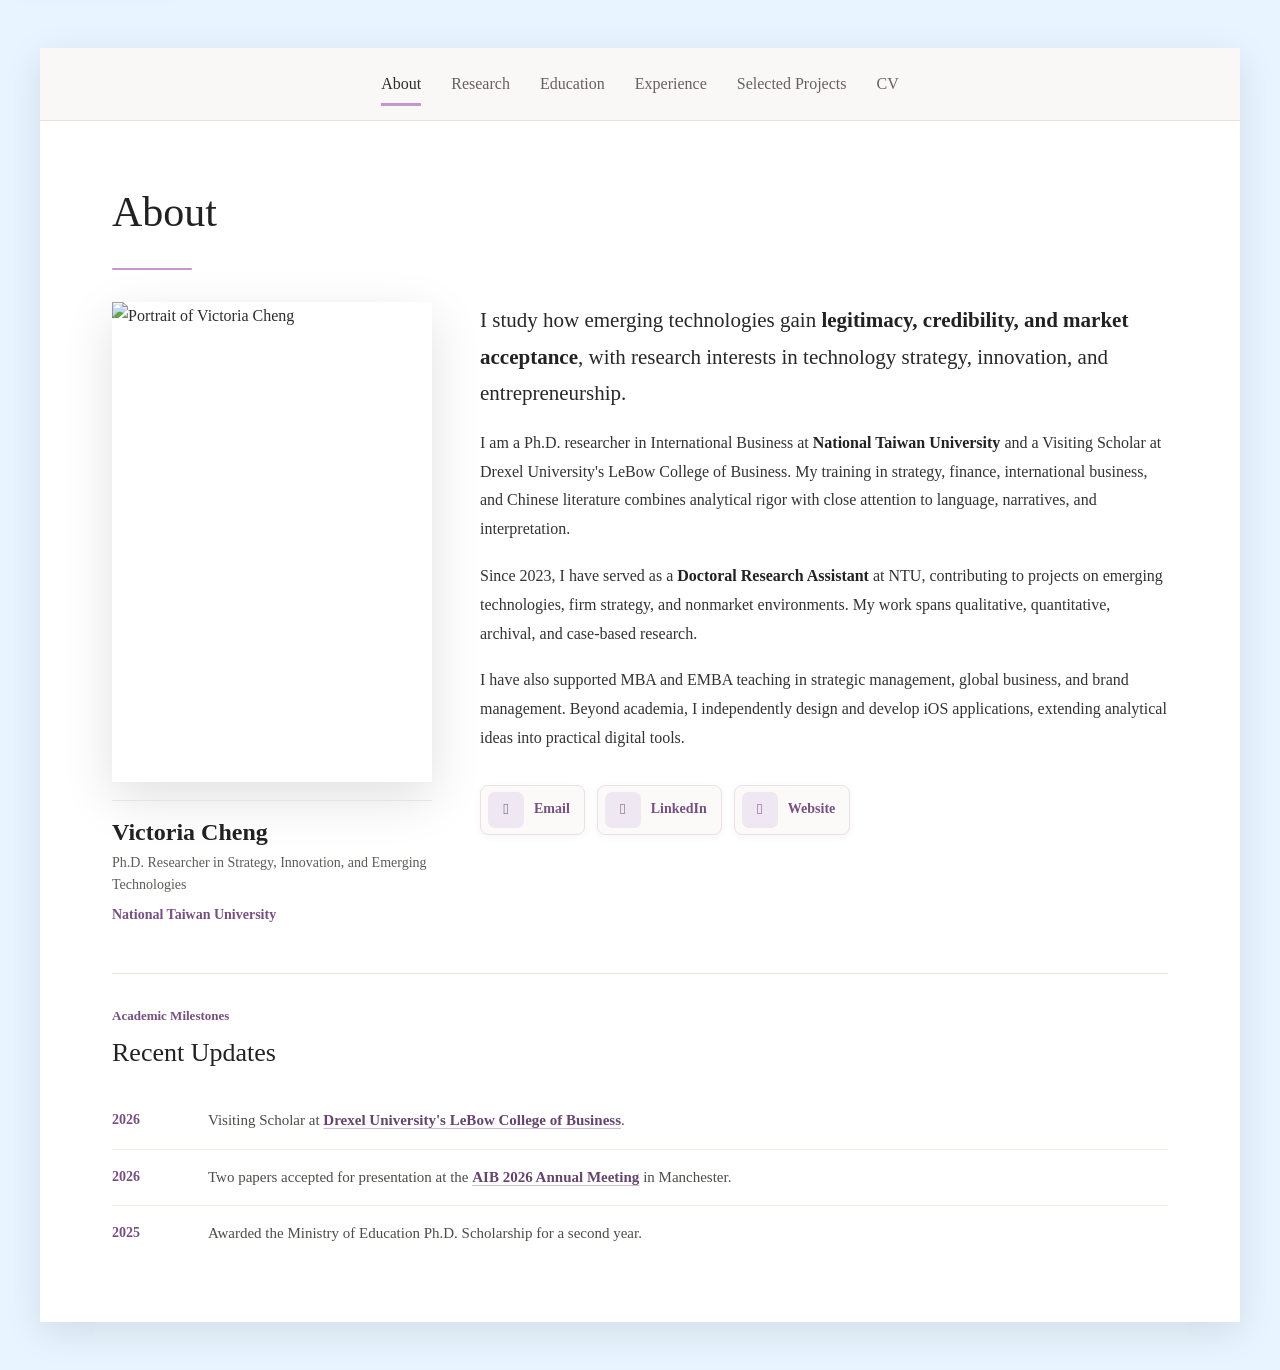
==== commit 15a5b1fe: "Add Drexel visiting scholar appointment" ====
--- a/index.html
+++ b/index.html
@@ -564,36 +564,10 @@
   font-size: 24px;
 }
 
-.compact-list,
 .selected-honors-list {
   list-style: none;
   margin: 0;
   padding: 0;
-}
-
-.compact-list li {
-  padding: 14px 0;
-  border-bottom: 1px solid #f0ebe7;
-}
-
-.compact-list li:last-child {
-  border-bottom: 0;
-}
-
-.compact-list strong,
-.compact-list span {
-  display: block;
-}
-
-.compact-list strong {
-  margin-bottom: 4px;
-  font-size: 15px;
-}
-
-.compact-list span {
-  color: #6a6562;
-  font-size: 14px;
-  line-height: 1.65;
 }
 
 .education-list {
@@ -660,12 +634,71 @@
 }
 
 .selected-honors-list strong {
+  display: block;
   font-size: 15px;
   line-height: 1.55;
 }
 
+.selected-honors-list small {
+  display: block;
+  margin-top: 3px;
+  color: #746f6c;
+  font-size: 13px;
+  line-height: 1.55;
+}
+
 .teaching-experience {
   margin-top: 54px;
+}
+
+.teaching-list {
+  border-top: 1px solid var(--color-border);
+}
+
+.teaching-item {
+  display: grid;
+  grid-template-columns: 150px minmax(0, 1fr);
+  gap: 34px;
+  padding: 26px 0;
+  border-bottom: 1px solid #f0ebe7;
+}
+
+.teaching-item:last-child {
+  border-bottom: 0;
+}
+
+.teaching-period {
+  padding-top: 4px;
+  color: var(--color-accent);
+  font-size: 14px;
+  font-weight: 700;
+}
+
+.teaching-item h3 {
+  margin-bottom: 3px;
+  color: #222;
+  font-size: 20px;
+  font-weight: 600;
+}
+
+.teaching-role {
+  margin-bottom: 8px;
+  color: #5f5b59;
+  font-size: 16px;
+}
+
+.teaching-courses {
+  margin-bottom: 8px;
+  color: #654f69;
+  font-size: 14px;
+  line-height: 1.65;
+}
+
+.teaching-description {
+  margin: 0;
+  color: #4f4b49;
+  font-size: 15px;
+  line-height: 1.75;
 }
 
 /* ============================
@@ -849,44 +882,60 @@
 }
 
 .activity-overview {
-  display: grid;
-  grid-template-columns: repeat(3, minmax(0, 1fr));
   list-style: none;
-  margin: 36px 0 8px;
+  max-width: 620px;
+  margin: 32px 0 8px;
   padding: 0;
   border-top: 1px solid var(--color-border);
   border-bottom: 1px solid var(--color-border);
 }
 
 .activity-overview li {
-  min-width: 0;
-  padding: 18px 16px 20px;
-  border-right: 1px solid var(--color-border);
-}
-
-.activity-overview li:first-child {
-  padding-left: 0;
+  border-bottom: 1px solid var(--color-border);
 }
 
 .activity-overview li:last-child {
-  border-right: 0;
-  padding-right: 0;
-}
-
-.activity-overview span {
-  display: block;
-  margin-bottom: 4px;
+  border-bottom: 0;
+}
+
+.activity-overview a {
+  display: grid;
+  grid-template-columns: 44px minmax(0, 1fr) 24px;
+  gap: 14px;
+  align-items: center;
+  min-height: 58px;
+  padding: 11px 8px;
+  color: #2d2d2d;
+  text-decoration: none;
+  transition: background-color 0.2s ease, color 0.2s ease;
+}
+
+.activity-overview a:hover {
+  background: #faf7fa;
+  color: var(--color-accent);
+  opacity: 1;
+}
+
+.overview-index {
   color: var(--color-accent);
   font-size: 13px;
   font-weight: 700;
 }
 
 .activity-overview strong {
-  display: block;
-  color: #2d2d2d;
   font-size: 15px;
-  font-weight: normal;
+  font-weight: 600;
   line-height: 1.45;
+}
+
+.overview-arrow {
+  width: 8px;
+  height: 8px;
+  justify-self: center;
+  border-top: 1px solid currentColor;
+  border-right: 1px solid currentColor;
+  color: #9a879f;
+  transform: rotate(45deg);
 }
 
 .activity-section {
@@ -895,6 +944,7 @@
   --activity-button-border: #dbe3ea;
   --activity-button-text: #455d70;
   --activity-button-hover: #e8eef3;
+  scroll-margin-top: 78px;
   padding: 64px 0;
   border-bottom: 1px solid var(--color-border);
 }
@@ -1500,28 +1550,6 @@
     height: 70px;
   }
 
-  .activity-overview {
-    grid-template-columns: repeat(2, minmax(0, 1fr));
-  }
-
-  .activity-overview li,
-  .activity-overview li:first-child,
-  .activity-overview li:last-child {
-    padding: 15px 12px;
-    border-right: 1px solid var(--color-border);
-    border-bottom: 1px solid var(--color-border);
-  }
-
-  .activity-overview li:nth-child(2n) {
-    border-right: 0;
-  }
-
-  .activity-overview li:last-child {
-    grid-column: 1 / -1;
-    border-right: 0;
-    border-bottom: 0;
-  }
-
   .activity-section {
     padding: 52px 0;
   }
@@ -1723,8 +1751,15 @@
     padding: 24px 0;
   }
 
-  .education-year {
+  .education-year,
+  .teaching-period {
     padding-top: 0;
+  }
+
+  .teaching-item {
+    grid-template-columns: 1fr;
+    gap: 6px;
+    padding: 24px 0;
   }
 
   .finance-credential {
@@ -1814,7 +1849,7 @@
 <body>
   <a class="skip-link" href="#main-content">Skip to main content</a>
   <div class="page-bg">
-    <main id="main-content" class="page-card">
+    <main id="main-content" class="page-card" tabindex="-1">
 
       <!-- Tabs -->
       <nav class="tab-bar" role="tablist" aria-label="Profile sections">
@@ -1872,7 +1907,7 @@
 
             <p>
               I am a Ph.D. researcher in International Business at <strong>National Taiwan University</strong> and
-              an incoming Visiting Scholar at Drexel University's LeBow College of Business. My training in
+              a Visiting Scholar at Drexel University's LeBow College of Business. My training in
               strategy, finance, international business, and Chinese literature combines analytical rigor with
               close attention to language, narratives, and interpretation.
             </p>
@@ -1913,7 +1948,7 @@
             <li class="update-item">
               <span class="update-year">2026</span>
               <p>
-                Incoming Visiting Scholar at
+                Visiting Scholar at
                 <a href="https://www.lebow.drexel.edu/" target="_blank" rel="noopener noreferrer">Drexel University's LeBow College of Business</a>.
               </p>
             </li>
@@ -2017,12 +2052,18 @@
 
         <section class="experience-subsection selected-honors" aria-labelledby="honors-title">
           <p class="section-kicker">Recognition</p>
-          <h2 id="honors-title">Selected Honors</h2>
+          <h2 id="honors-title">Honors &amp; Awards</h2>
           <ol class="selected-honors-list">
-            <li><span>2024 &amp; 2025</span><strong>Ministry of Education Ph.D. Scholarship ×2</strong></li>
-            <li><span>2022-2026</span><strong>Taiwan Rotary Academic Scholarship ×4</strong></li>
-            <li><span>2022</span><strong>Fiftieth TSC Thesis Award - Excellent Work</strong></li>
-            <li><span>Lifetime member</span><strong>Beta Gamma Sigma</strong></li>
+            <li><span>2025-2026</span><div><strong>Taiwan Rotary Academic Scholarship</strong><small>Rotary International, Taiwan</small></div></li>
+            <li><span>2025</span><div><strong>Ministry of Education Ph.D. Scholarship</strong><small>Ministry of Education, Taiwan</small></div></li>
+            <li><span>2024-2025</span><div><strong>Taiwan Rotary Academic Scholarship</strong><small>Rotary International, Taiwan</small></div></li>
+            <li><span>2024</span><div><strong>Ministry of Education Ph.D. Scholarship</strong><small>Ministry of Education, Taiwan</small></div></li>
+            <li><span>2023-2024</span><div><strong>Taiwan Rotary Academic Scholarship</strong><small>Rotary International, Taiwan</small></div></li>
+            <li><span>2023</span><div><strong>NTU Chin Hsueh Scholarship</strong><small>National Taiwan University</small></div></li>
+            <li><span>2022</span><div><strong>Certificate of Academic Excellence</strong><small>College of Management, Fu Jen Catholic University</small></div></li>
+            <li><span>2022</span><div><strong>Fiftieth TSC Thesis Award - Excellent Work</strong><small>Taiwan Academy of Management and TOPCO Scientific Co., Ltd.</small></div></li>
+            <li><span>2022</span><div><strong>Beta Gamma Sigma</strong><small>Lifetime Member, International Business Honor Society</small></div></li>
+            <li><span>2021-2022</span><div><strong>Taiwan Rotary Academic Scholarship</strong><small>Rotary International, Taiwan</small></div></li>
           </ol>
         </section>
       </section>
@@ -2039,6 +2080,17 @@
         <section class="experience-subsection" aria-labelledby="current-experience-title">
           <p class="section-kicker">Selected Appointments</p>
           <h2 id="current-experience-title">Research &amp; Industry Experience</h2>
+
+        <article class="job-block">
+          <div class="job-left">
+            <img src="images/drexel-dragon-300.png" width="300" height="212" class="job-logo" alt="Drexel University dragon logo" loading="lazy" decoding="async" />
+          </div>
+          <div class="job-right">
+            <h3>Drexel University (United States)</h3>
+            <p class="job-role">Visiting Scholar, LeBow College of Business</p>
+            <p class="meta">Sep 2026 – Present | Philadelphia, Pennsylvania, United States | On-site</p>
+          </div>
+        </article>
 
         <article class="job-block">
           <div class="job-left">
@@ -2053,7 +2105,7 @@
             <ul>
               <li>Contribute to research on technological legitimacy, nonmarket strategy, and innovation in emerging technologies.</li>
               <li>Conduct qualitative, quantitative, archival, and case-based research across ongoing projects.</li>
-              <li>Support course development for MBA and EMBA strategic management and technology-related programs.</li>
+              <li>Synthesize scholarly literature and empirical evidence into research materials and case-based analyses.</li>
             </ul>
           </div>
         </article>
@@ -2130,11 +2182,27 @@
 
         <section class="experience-subsection teaching-experience" aria-labelledby="teaching-title">
           <p class="section-kicker">Teaching</p>
-          <h2 id="teaching-title">MBA &amp; EMBA Programs</h2>
-          <ul class="compact-list">
-            <li><strong>National Taiwan University</strong><span>Strategic Management; Global Business Management; Global Brand Management; Management and Business Models of Taiwanese Enterprises</span></li>
-            <li><strong>Fu Jen Catholic University</strong><span>Strategic Management; Financial Management; Investment</span></li>
-          </ul>
+          <h2 id="teaching-title">Teaching Assistant Experience</h2>
+          <div class="teaching-list">
+            <article class="teaching-item">
+              <div class="teaching-period">Sep 2023-Present</div>
+              <div>
+                <h3>National Taiwan University</h3>
+                <p class="teaching-role">Teaching Assistant, MBA &amp; EMBA Programs</p>
+                <p class="teaching-courses">Strategic Management · Global Business Management · Global Brand Management · Management and Business Models of Taiwanese Enterprises</p>
+                <p class="teaching-description">Supported instruction, discussion facilitation, and the translation of strategic frameworks into applied managerial contexts.</p>
+              </div>
+            </article>
+            <article class="teaching-item">
+              <div class="teaching-period">Sep 2020-Jun 2022</div>
+              <div>
+                <h3>Fu Jen Catholic University</h3>
+                <p class="teaching-role">Graduate Research &amp; Teaching Assistant</p>
+                <p class="teaching-courses">Strategic Management · Financial Management · Investment</p>
+                <p class="teaching-description">Assisted with research projects, course materials, and student learning across strategy and finance courses.</p>
+              </div>
+            </article>
+          </div>
         </section>
       </section>
 
@@ -2149,12 +2217,30 @@
         </p>
 
         <ol class="activity-overview" aria-label="Selected projects overview">
-          <li><span>01</span><strong>App Development</strong></li>
-          <li><span>02</span><strong>Community Leadership</strong></li>
-          <li><span>03</span><strong>Applied Analysis</strong></li>
+          <li>
+            <a href="#activity-apps">
+              <span class="overview-index">01</span>
+              <strong>App Development</strong>
+              <span class="overview-arrow" aria-hidden="true"></span>
+            </a>
+          </li>
+          <li>
+            <a href="#activity-volunteer">
+              <span class="overview-index">02</span>
+              <strong>Community Leadership</strong>
+              <span class="overview-arrow" aria-hidden="true"></span>
+            </a>
+          </li>
+          <li>
+            <a href="#activity-finance">
+              <span class="overview-index">03</span>
+              <strong>Applied Analysis</strong>
+              <span class="overview-arrow" aria-hidden="true"></span>
+            </a>
+          </li>
         </ol>
 
-        <section class="activity-section activity-section--apps" aria-labelledby="activity-apps-title">
+        <section id="activity-apps" class="activity-section activity-section--apps" aria-labelledby="activity-apps-title">
           <div class="activity-heading">
             <span class="activity-number" aria-hidden="true">01</span>
             <div>
@@ -2220,7 +2306,7 @@
           </div>
         </section>
 
-        <section class="activity-section activity-section--volunteer" aria-labelledby="activity-volunteer-title">
+        <section id="activity-volunteer" class="activity-section activity-section--volunteer" aria-labelledby="activity-volunteer-title">
           <div class="activity-heading">
             <span class="activity-number" aria-hidden="true">02</span>
             <div>
@@ -2255,7 +2341,7 @@
           </div>
         </section>
 
-        <section class="activity-section activity-section--finance" aria-labelledby="activity-finance-title">
+        <section id="activity-finance" class="activity-section activity-section--finance" aria-labelledby="activity-finance-title">
           <div class="activity-heading">
             <span class="activity-number" aria-hidden="true">03</span>
             <div>
@@ -2360,7 +2446,14 @@
     const tabLinks = Array.from(document.querySelectorAll(".tab-link"));
     const tabContents = Array.from(document.querySelectorAll(".tab-content"));
     const mobileTabSelect = document.querySelector("#mobile-tab-select");
+    const skipLink = document.querySelector(".skip-link");
+    const mainContent = document.querySelector("#main-content");
     const validTabIds = new Set(tabLinks.map((button) => button.dataset.tab));
+    const projectSectionIds = new Set([
+      "activity-apps",
+      "activity-volunteer",
+      "activity-finance",
+    ]);
     const legacyTabIds = new Map([
       ["pubs", "research"],
       ["honors", "education"],
@@ -2374,7 +2467,25 @@
         return hashId;
       }
 
+      if (projectSectionIds.has(hashId)) {
+        return "projects";
+      }
+
       return legacyTabIds.get(hashId) || "about";
+    }
+
+    function activateLocation() {
+      const hashId = window.location.hash.slice(1);
+      activateTab(requestedTabId());
+
+      if (projectSectionIds.has(hashId)) {
+        window.requestAnimationFrame(() => {
+          document.getElementById(hashId)?.scrollIntoView({
+            behavior: "auto",
+            block: "start",
+          });
+        });
+      }
     }
 
     function activateTab(targetId, options = {}) {
@@ -2452,6 +2563,31 @@
 
     mobileTabSelect.addEventListener("change", () => {
       activateTab(mobileTabSelect.value, { updateUrl: true, scrollToPanel: true });
+    });
+
+    skipLink.addEventListener("click", (event) => {
+      event.preventDefault();
+      mainContent.focus({ preventScroll: true });
+      mainContent.scrollIntoView({ behavior: "auto", block: "start" });
+    });
+
+    document.querySelectorAll(".activity-overview a").forEach((link) => {
+      link.addEventListener("click", (event) => {
+        const target = document.querySelector(link.getAttribute("href"));
+
+        if (!target) {
+          return;
+        }
+
+        event.preventDefault();
+        if (window.location.hash !== link.hash) {
+          window.history.pushState({ tab: "projects", section: target.id }, "", link.hash);
+        }
+        target.scrollIntoView({
+          behavior: prefersReducedMotion.matches ? "auto" : "smooth",
+          block: "start",
+        });
+      });
     });
 
     document.querySelectorAll("[data-document-carousel]").forEach((carousel) => {
@@ -2567,9 +2703,9 @@
       updateDocumentState(0);
     });
 
-    window.addEventListener("popstate", () => activateTab(requestedTabId()));
-    window.addEventListener("hashchange", () => activateTab(requestedTabId()));
-    activateTab(requestedTabId());
+    window.addEventListener("popstate", activateLocation);
+    window.addEventListener("hashchange", activateLocation);
+    activateLocation();
   </script>
 </body>
 </html>
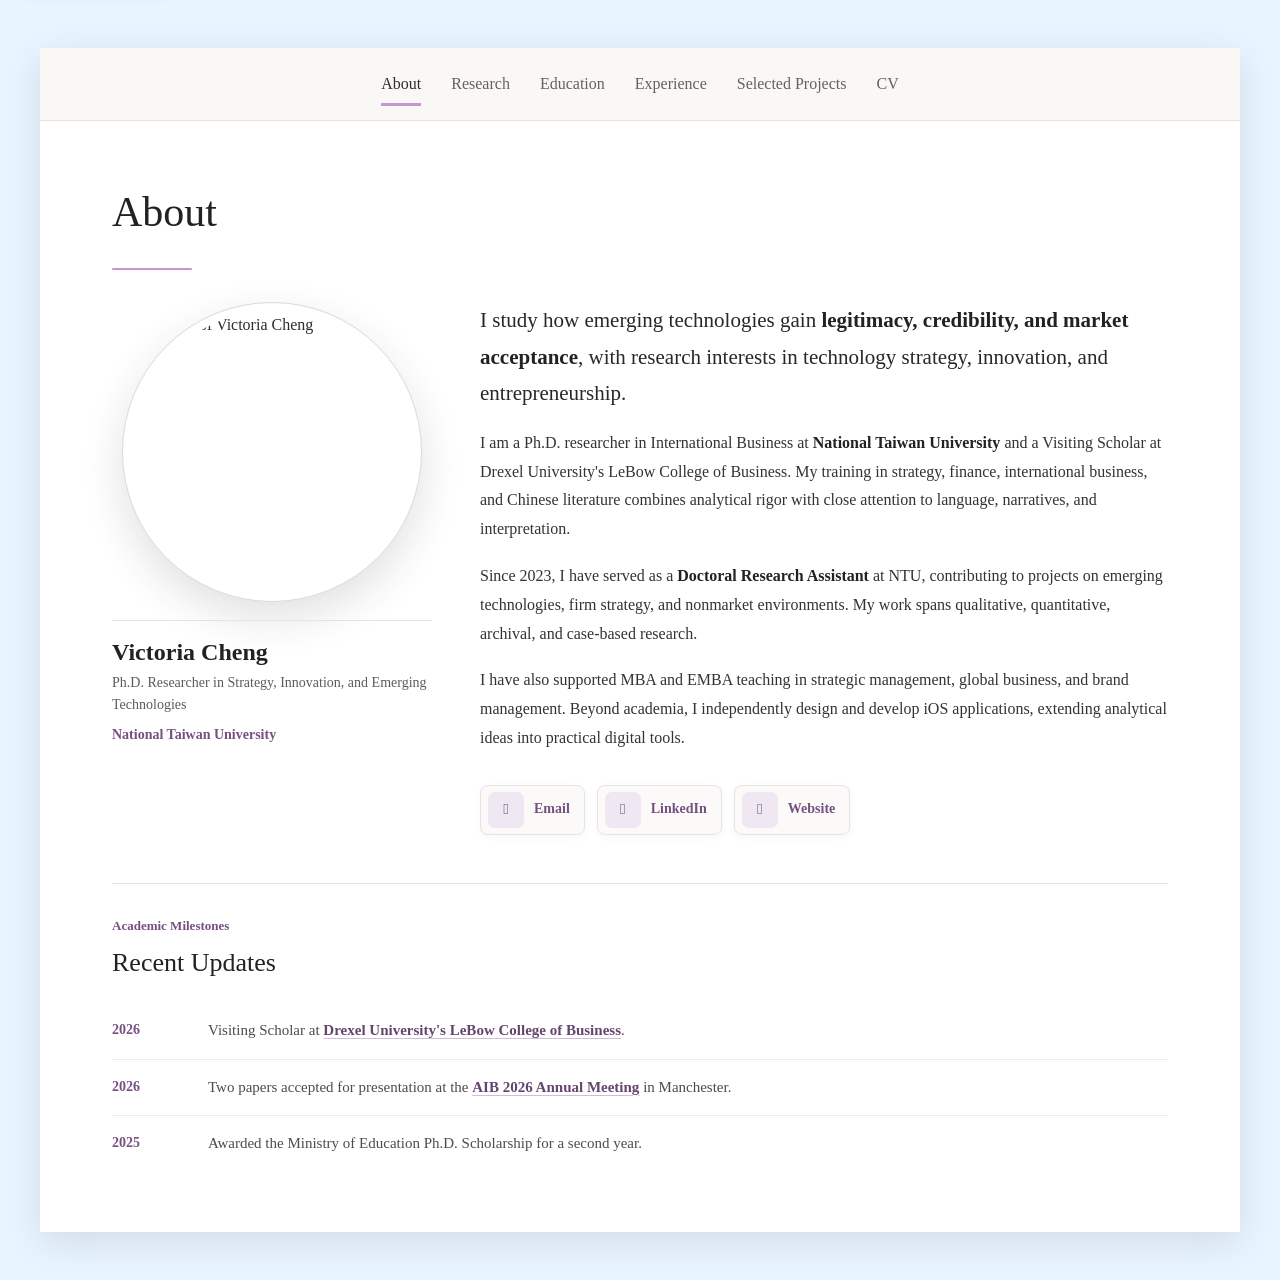
==== commit 87cfeccd: "Style homepage portrait as a circular frame" ====
--- a/index.html
+++ b/index.html
@@ -417,20 +417,24 @@
 }
 
 .photo-circle {
-  width: 100%;
-  max-width: 320px;
-  border-radius: 0;
+  width: 300px;
+  max-width: 100%;
+  aspect-ratio: 1;
+  padding: 8px;
+  border: 1px solid #ded7df;
+  border-radius: 50%;
   overflow: hidden;
-  border: none;
-  box-shadow: 0 16px 48px rgba(0, 0, 0, 0.12);
+  background: #fff;
+  box-shadow: 0 16px 42px rgba(57, 45, 57, 0.14);
   flex-shrink: 0;
 }
 
 .photo-circle img {
   width: 100%;
   height: 100%;
+  border-radius: 50%;
   object-fit: cover;
-  object-position: center;
+  object-position: center 30%;
   display: block;
 }
 
@@ -1393,6 +1397,48 @@
   box-shadow: 0 4px 12px rgba(0, 0, 0, 0.08);
 }
 
+.cv-intro {
+  max-width: 720px;
+  color: #5f5b59;
+}
+
+.cv-version-grid {
+  display: grid;
+  grid-template-columns: repeat(2, minmax(0, 1fr));
+  gap: 32px;
+  margin-top: 34px;
+}
+
+.cv-version {
+  min-width: 0;
+  padding: 24px 0 4px;
+  border-top: 2px solid #d9cddd;
+}
+
+.cv-version-country {
+  margin: 0 0 8px;
+  color: var(--color-accent);
+  font-size: 14px;
+  font-weight: 700;
+}
+
+.cv-version h2 {
+  margin: 0 0 10px;
+  color: #2d2d2d;
+  font-size: 25px;
+}
+
+.cv-version p {
+  max-width: 430px;
+  margin: 0;
+  color: #5f5b59;
+  font-size: 15px;
+}
+
+.cv-version .cert-btn {
+  margin: 20px 0 0;
+}
+
 #projects .activity-section .cert-btn {
   border-color: var(--activity-button-border);
   background: var(--activity-button-bg);
@@ -1584,6 +1630,16 @@
 }
 
 @media (max-width: 680px) {
+  .cv-version-grid {
+    grid-template-columns: 1fr;
+    gap: 18px;
+    margin-top: 28px;
+  }
+
+  .cv-version {
+    padding-top: 20px;
+  }
+
   .app-grid {
     grid-template-columns: 1fr;
     gap: 24px;
@@ -2430,12 +2486,28 @@
       <section id="cv" class="tab-content" role="tabpanel" aria-labelledby="tab-cv" tabindex="0" hidden>
         <h1>CV</h1>
         <div class="underline"></div>
-        <p>You may download my full academic CV here:</p>
-        <p>
-          <a href="resume/resume.pdf" download class="cert-btn">
-            Download CV (PDF)
-          </a>
+        <p class="cv-intro">
+          Two country-specific versions are available. Please choose the CV with the contact details most
+          appropriate for your location.
         </p>
+        <div class="cv-version-grid" aria-label="Country-specific CV versions">
+          <article class="cv-version">
+            <p class="cv-version-country">United States</p>
+            <h2>United States CV</h2>
+            <p>Prepared with Philadelphia location and U.S. contact details.</p>
+            <a href="resume/Victoria_Cheng_CV_US.pdf" download class="cert-btn">
+              Download U.S. CV (PDF)
+            </a>
+          </article>
+          <article class="cv-version">
+            <p class="cv-version-country">Taiwan</p>
+            <h2>Taiwan CV</h2>
+            <p>Prepared with Taipei location and Taiwan contact details.</p>
+            <a href="resume/Victoria_Cheng_CV_Taiwan.pdf" download class="cert-btn">
+              Download Taiwan CV (PDF)
+            </a>
+          </article>
+        </div>
       </section>
 
     </main>
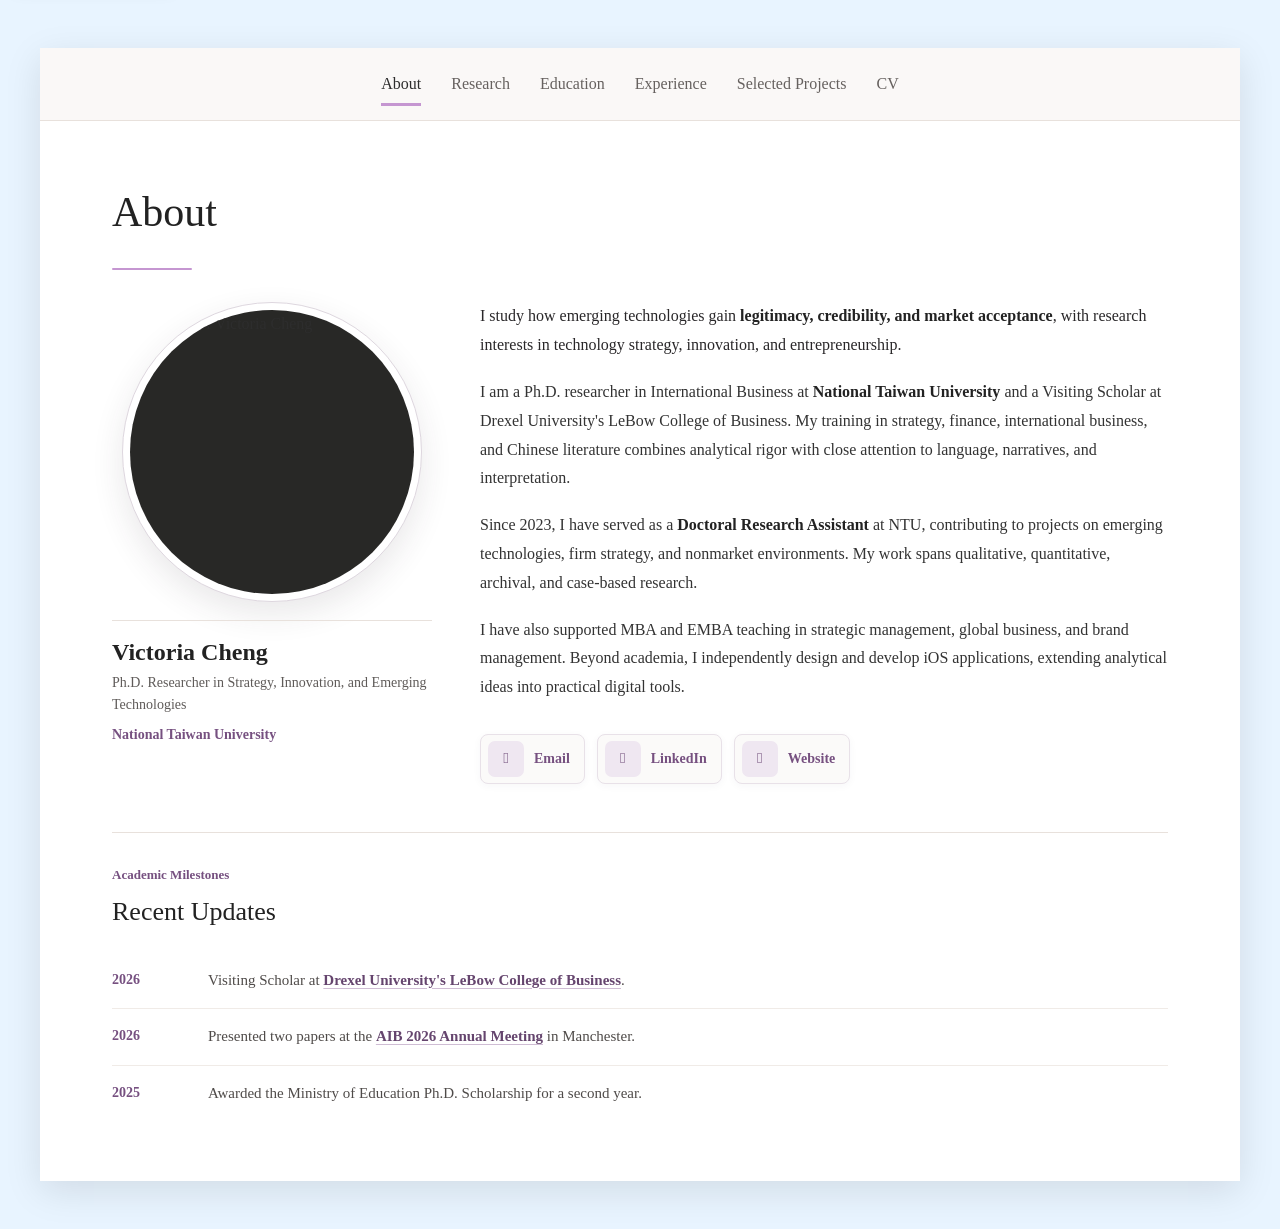
==== commit deef5be2: "Align homepage with CV: education, AIB 2026 papers, About layout - Education: Tamkang degree now mat" ====
--- a/index.html
+++ b/index.html
@@ -401,10 +401,7 @@
 }
 
 .about-lead {
-  max-width: 720px;
   color: #292729;
-  font-size: 21px;
-  line-height: 1.72;
 }
 
 /* 圖片區塊 */
@@ -420,21 +417,29 @@
   width: 300px;
   max-width: 100%;
   aspect-ratio: 1;
-  padding: 8px;
+  padding: 7px;
   border: 1px solid #ded7df;
   border-radius: 50%;
   overflow: hidden;
   background: #fff;
-  box-shadow: 0 16px 42px rgba(57, 45, 57, 0.14);
+  box-shadow: 0 12px 32px rgba(57, 45, 57, 0.11);
   flex-shrink: 0;
+}
+
+.photo-crop {
+  width: 100%;
+  height: 100%;
+  border-radius: 50%;
+  overflow: hidden;
+  background: #282826;
 }
 
 .photo-circle img {
   width: 100%;
   height: 100%;
-  border-radius: 50%;
   object-fit: cover;
-  object-position: center 30%;
+  /* Anchor the top of the portrait so the face sits closer to the circle's center. */
+  object-position: center top;
   display: block;
 }
 
@@ -1701,7 +1706,6 @@
     padding-top: 24px;
   }
 
-  .about-lead,
   .research-lead {
     font-size: 18px;
   }
@@ -1937,14 +1941,16 @@
         <div class="content-grid">
           <div class="photo-block">
             <div class="photo-circle">
-              <img
-                src="images/victoria-profile-1200.jpg"
-                width="800"
-                height="1200"
-                alt="Portrait of Victoria Cheng"
-                fetchpriority="high"
-                decoding="async"
-              />
+              <div class="photo-crop">
+                <img
+                  src="images/victoria-profile-1200.jpg"
+                  width="800"
+                  height="1200"
+                  alt="Portrait of Victoria Cheng"
+                  fetchpriority="high"
+                  decoding="async"
+                />
+              </div>
             </div>
             <header class="site-identity" aria-label="Academic profile">
               <div class="identity-primary">
@@ -2011,7 +2017,7 @@
             <li class="update-item">
               <span class="update-year">2026</span>
               <p>
-                Two papers accepted for presentation at the
+                Presented two papers at the
                 <a href="https://www.aib.world/events/2026-annual-meeting/" target="_blank" rel="noopener noreferrer">AIB 2026 Annual Meeting</a>
                 in Manchester.
               </p>
@@ -2047,7 +2053,7 @@
               <span class="publication-year">2026</span>
             </div>
             <h3 id="publication-signal-title">Signal or Noise? Maturity-Adjusted Technical Disclosure and Multi-Stage Startup Funding Decisions</h3>
-            <p class="publication-citation"><strong class="author-self">Cheng, Y.-W.</strong>, &amp; Wan, C.-Y. (2026). Competitive Paper, Academy of International Business Annual Meeting, Manchester.</p>
+            <p class="publication-citation"><strong class="author-self">Cheng, Y.-W.</strong>, &amp; Wan, C.-Y. (2026, July). Paper presented at the Academy of International Business Annual Meeting, Manchester, United Kingdom.</p>
           </article>
 
           <article class="publication-item" aria-labelledby="publication-legitimacy-title">
@@ -2055,8 +2061,8 @@
               <span class="publication-badge publication-badge--interactive">Interactive Paper</span>
               <span class="publication-year">2026</span>
             </div>
-            <h3 id="publication-legitimacy-title">Legitimacy-First Innovation: How Emerging Technology Firms Construct Mainstream Pathways Under Institutional Ambiguity</h3>
-            <p class="publication-citation"><strong class="author-self">Cheng, Y.-W.</strong>, &amp; Yeh, M.-H. (2026). Interactive Paper, Academy of International Business Annual Meeting, Manchester.</p>
+            <h3 id="publication-legitimacy-title">Legitimacy First: How Emerging Technology Firms Build Legitimacy Before Mainstream Adoption</h3>
+            <p class="publication-citation"><strong class="author-self">Cheng, Y.-W.</strong>, &amp; Yen, M.-H. (2026, July). Paper presented at the Academy of International Business Annual Meeting, Manchester, United Kingdom.</p>
           </article>
 
           <article class="publication-item" aria-labelledby="publication-mainstream-title">
@@ -2065,7 +2071,16 @@
               <span class="publication-year">2024</span>
             </div>
             <h3 id="publication-mainstream-title">Exploring Mainstream Paths to New Technology Deployment: Technological, Market, and Network Perspectives</h3>
-            <p class="publication-citation"><strong class="author-self">Cheng, Y.-W.</strong>, &amp; Yeh, M.-H. (2024, June). Conference Paper, Academy of Asian Management, Miri, Malaysia.</p>
+            <p class="publication-citation"><strong class="author-self">Cheng, Y.-W.</strong>, &amp; Yen, M.-H. (2024, June). Paper presented at the Asia Academy of Management Conference, Miri, Malaysia.</p>
+          </article>
+
+          <article class="publication-item" aria-labelledby="publication-order-title">
+            <div class="publication-topline">
+              <span class="publication-badge publication-badge--conference">Conference Paper</span>
+              <span class="publication-year">2022</span>
+            </div>
+            <h3 id="publication-order-title">Bring Order Out of Chaos: How Cryptocurrency Firms Frame the Mainstream Strategy</h3>
+            <p class="publication-citation"><strong class="author-self">Cheng, Y.-W.</strong> (2022, September). Paper presented at the Taiwan Academy of Management Annual Conference, Taipei, Taiwan.</p>
           </article>
         </section>
       </section>
@@ -2085,22 +2100,22 @@
             <div>
               <h2>National Taiwan University</h2>
               <p class="education-degree">Ph.D. in International Business</p>
-              <p class="education-detail">College of Management · GPA 4.1/4.3</p>
+              <p class="education-detail">College of Management · Field: Strategic Management · GPA 4.1/4.3</p>
             </div>
           </article>
           <article class="education-item">
             <div class="education-year">2020-2022</div>
             <div>
               <h2>Fu Jen Catholic University</h2>
-              <p class="education-degree">MBA in Financial Management</p>
-              <p class="education-detail">GPA 3.98/4.0</p>
+              <p class="education-degree">M.B.A. in Business Administration</p>
+              <p class="education-detail">Concentration: Finance &amp; Strategic Management · GPA 3.98/4.0</p>
             </div>
           </article>
           <article class="education-item">
             <div class="education-year">2015-2019</div>
             <div>
               <h2>Tamkang University</h2>
-              <p class="education-degree">B.A. in Chinese Literature and B.B.A. in International Business</p>
+              <p class="education-degree">B.A. in Chinese Literature; minor in International Business</p>
               <p class="education-detail">Interdisciplinary training in language, markets, and international management</p>
             </div>
           </article>
